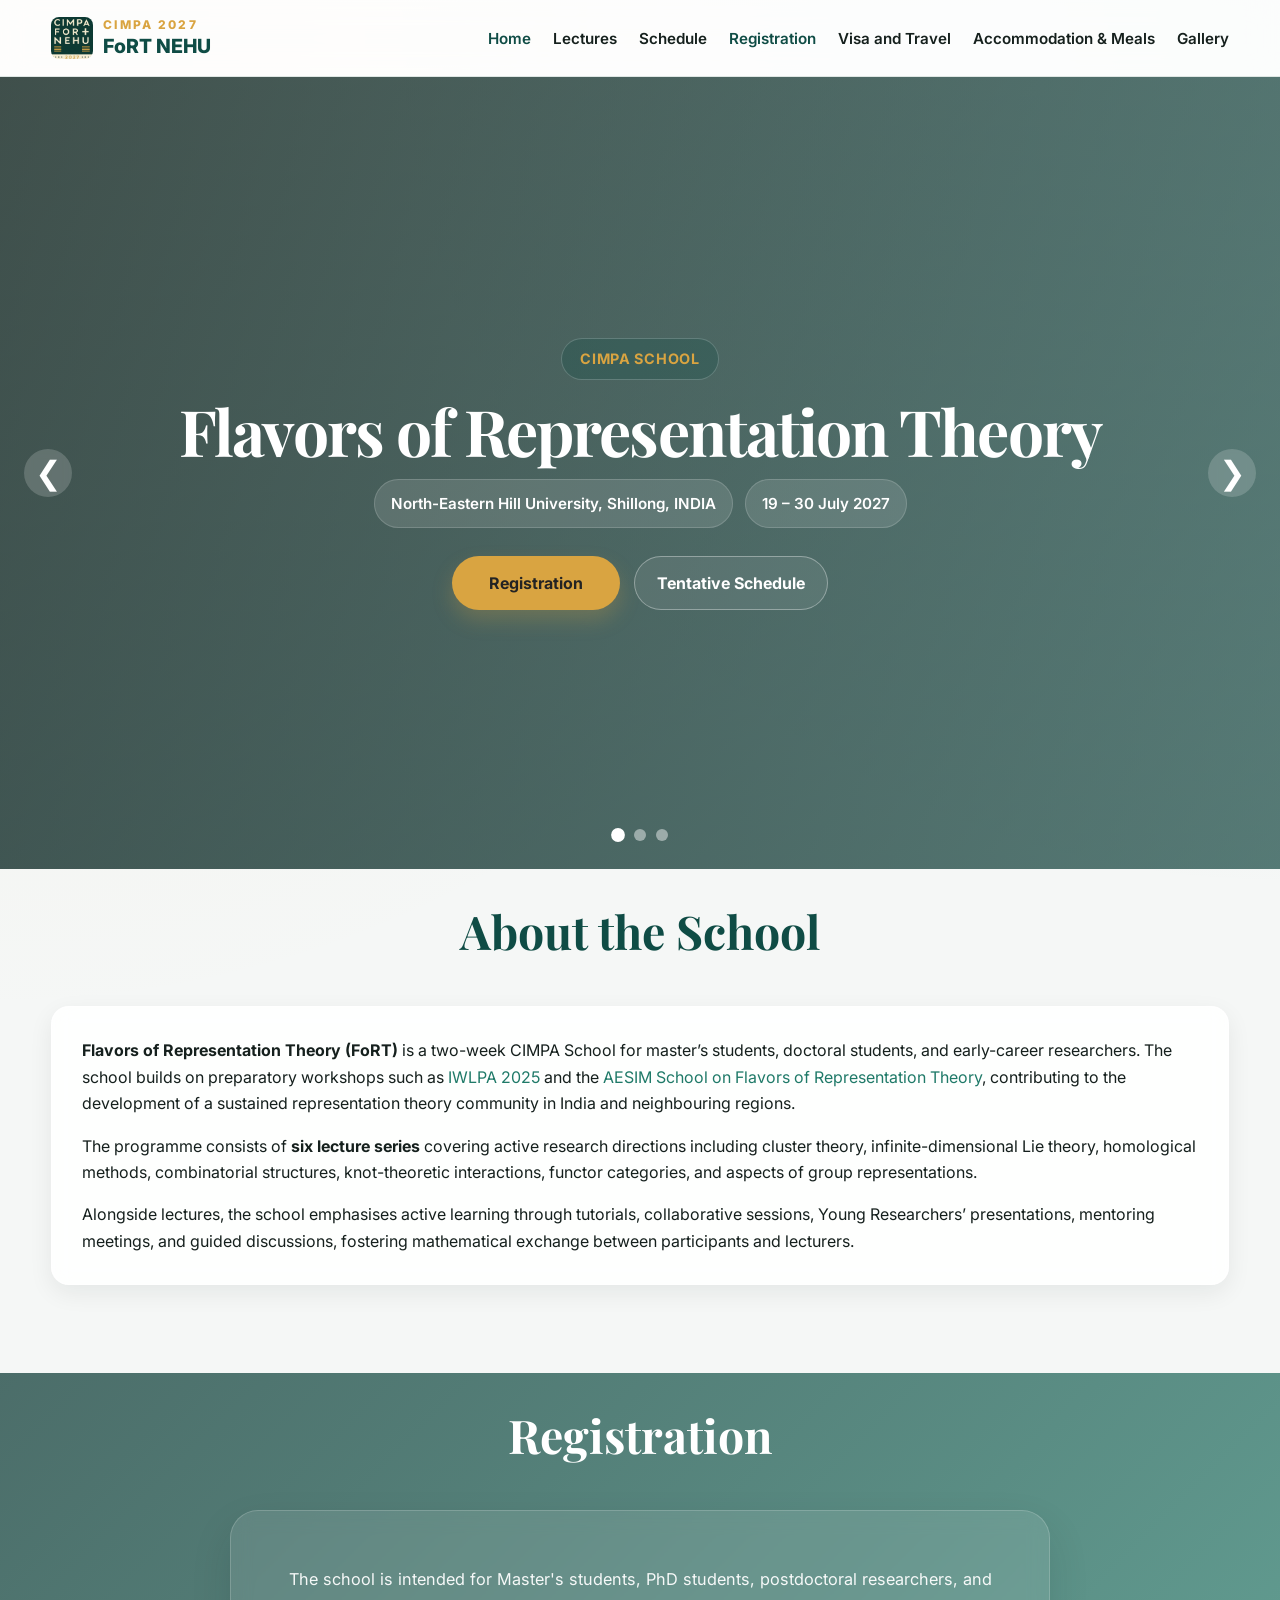
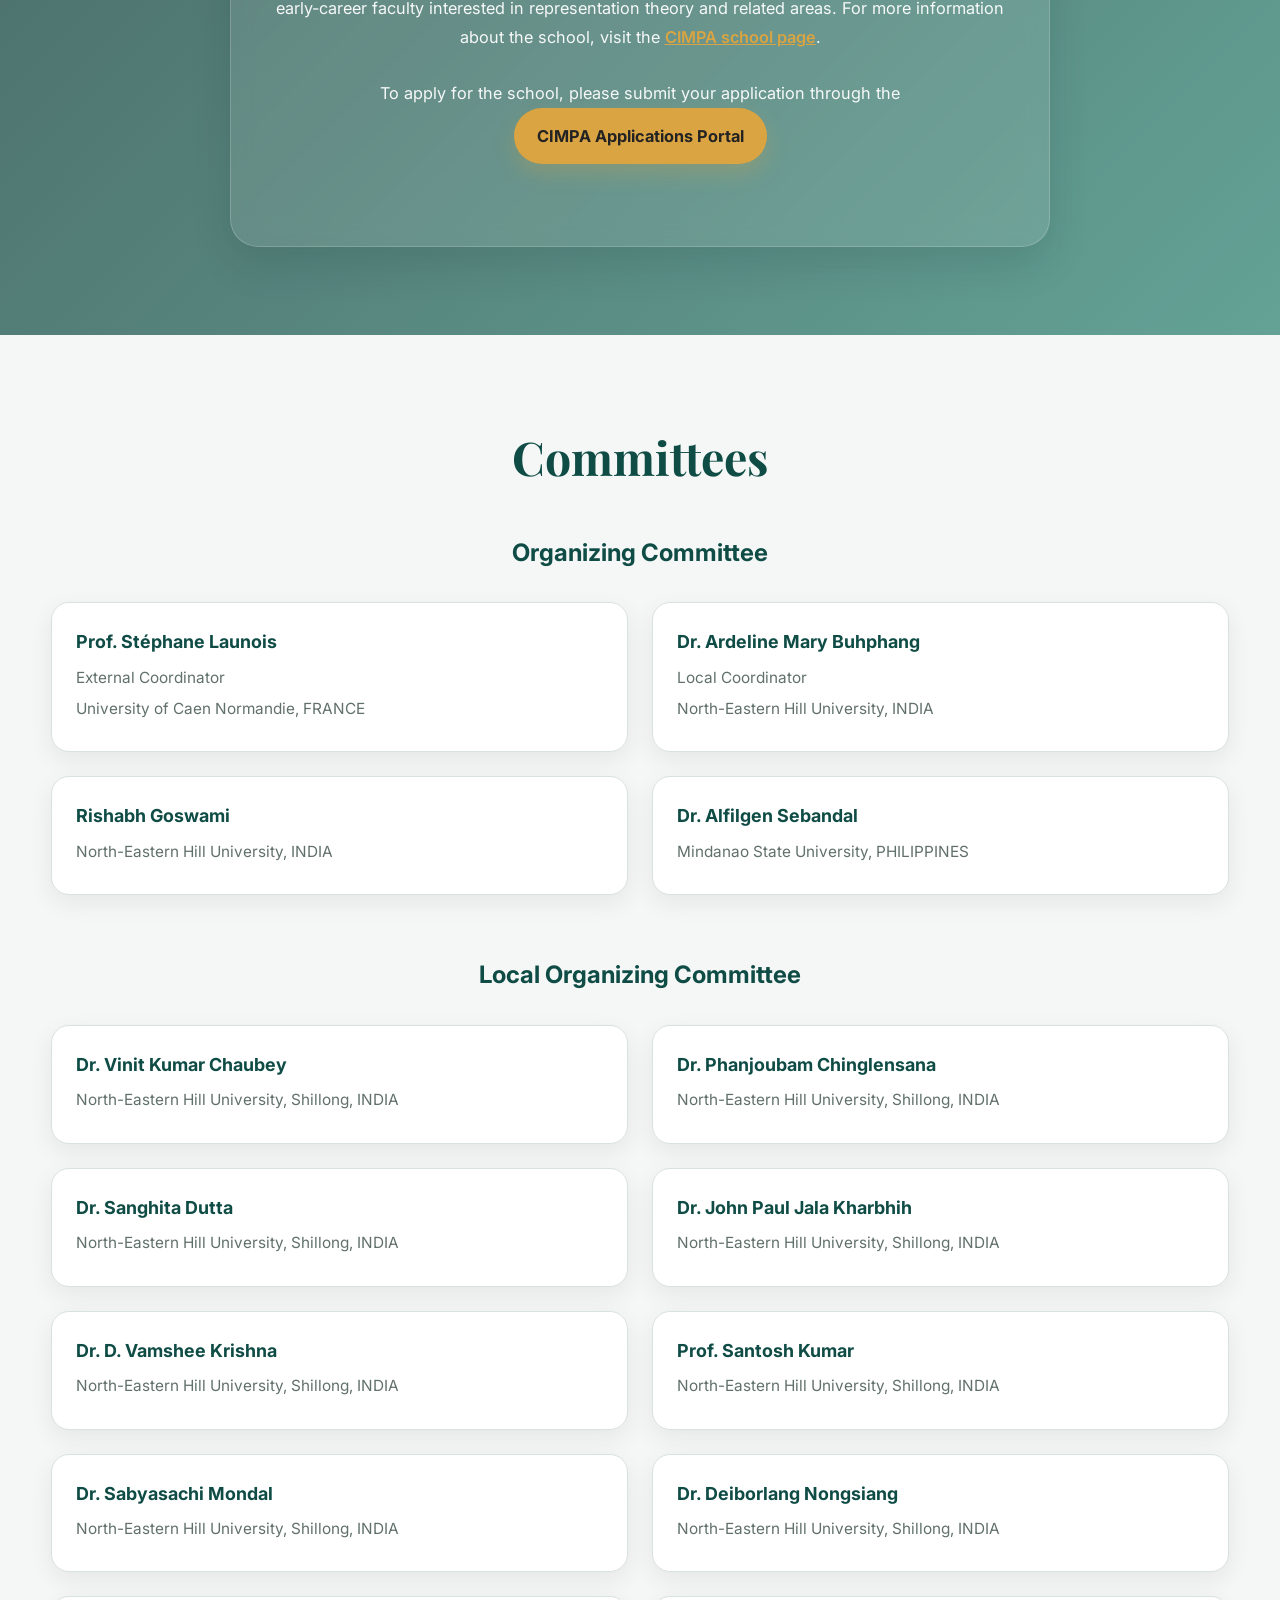
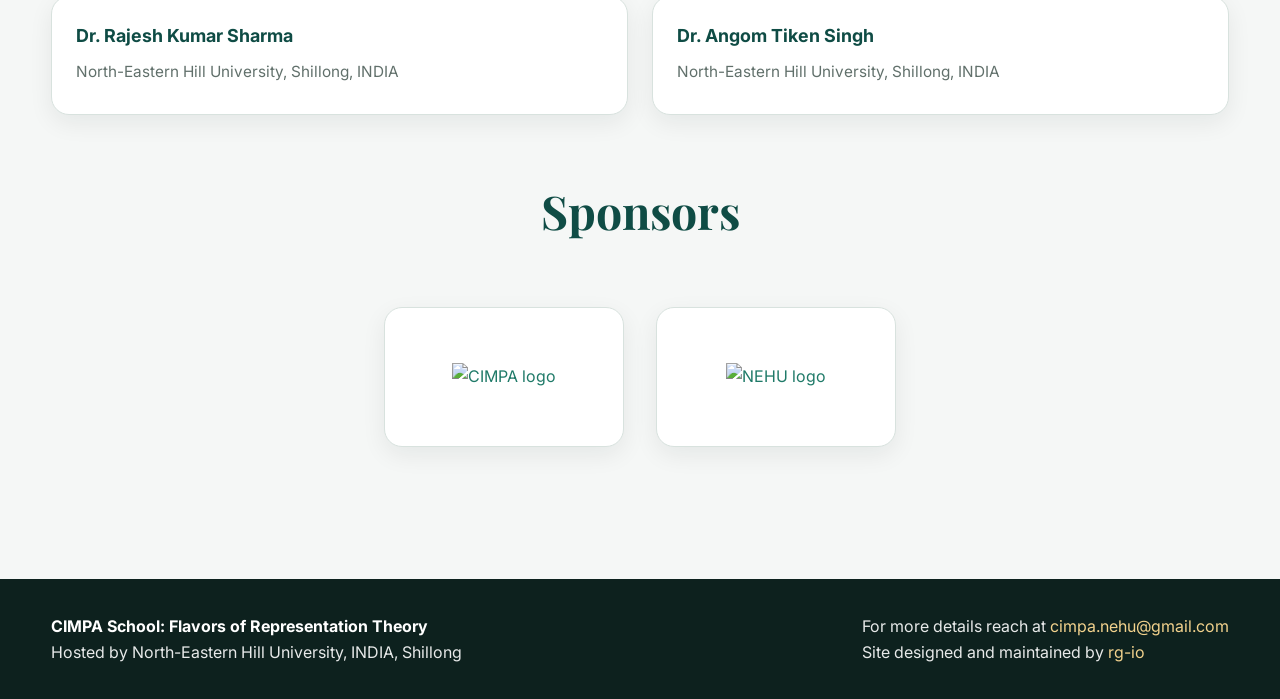
==== index.html @ af49d3be "Site updates: rename 'Speakers' → 'Lectures', shorten nav label, update venue id, add guesthouse map" ====
<!DOCTYPE html>
<html lang="en">

<head>
  <meta charset="UTF-8" />
  <meta name="viewport" content="width=device-width, initial-scale=1.0" />
  <title>CIMPA School | FoRT | NEHU 2027</title>

  <link rel="preconnect" href="https://fonts.googleapis.com">
  <link rel="preconnect" href="https://fonts.gstatic.com" crossorigin>
  <link
    href="https://fonts.googleapis.com/css2?family=Inter:wght@400;500;600;700;800&family=Playfair+Display:wght@700;800&display=swap"
    rel="stylesheet">
  <link rel="icon" type="image/jpeg" href="assets/images/favicon.jpg">
  <link rel="apple-touch-icon" href="assets/images/favicon.jpg">
  <link rel="stylesheet" href="styles.css">
</head>

<body>
    <header>
    <div class="container nav">
      <a class="logo" href="index.html" aria-label="FoRT NEHU home">
        <img class="logo-icon" src="assets/images/favicon.jpg" alt="FoRT NEHU logo">
        <div class="logo-text">
          <span class="logo-top">CIMPA 2027</span>
          <span class="logo-main">FoRT NEHU</span>
        </div>
      </a>

      <button class="menu-toggle" id="menuToggle" type="button" aria-label="Open navigation menu">&#9776;</button>

      <ul class="nav-links" id="navLinks">
        <li><a href="index.html" class="active" aria-current="page">Home</a></li>
        <li><a href="speakers.html">Lectures</a></li>
        <li><a href="schedule.html">Schedule</a></li>
        <li><a href="index.html#registration" class="active" aria-current="page">Registration</a></li>
        <li><a href="travel.html">Visa and Travel</a></li>
        <li><a href="accommodation.html">Accommodation & Meals</a></li>
        <li><a href="gallery.html">Gallery</a></li>
      </ul>
    </div>
  </header>

<main>

<section class="hero" id="home">
<div class="hero-carousel">
<div class="hero-slide active" style="background-image: url('https://nehu.ac.in/public/assets/photo_gallery/DJI_6664.jpg');"></div>
<div class="hero-slide" style="background-image: url('https://nehu.ac.in/public/assets/photo_gallery/DJI_6660.jpg');"></div>
<div class="hero-slide" style="background-image: url('https://nehu.ac.in/public/assets/photo_gallery/DJI_6672.jpg');"></div>
</div>
<div class="hero-overlay"></div>
<div class="container hero-wrap">
<div class="hero-content">
<span class="hero-badge">CIMPA School</span>
<h1 class="hero-title-single">Flavors of Representation Theory</h1>
<div class="hero-meta">
<span>North-Eastern Hill University, Shillong, INDIA</span>
<span>19 – 30 July 2027</span>
</div>
<div class="hero-buttons">
<a class="btn btn-primary" href="#registration">Registration</a>
<a class="btn btn-secondary" href="schedule.html">Tentative Schedule</a>
</div>
</div>
</div>
<button class="hero-arrow hero-arrow-left" id="prevSlide">❮</button>
<button class="hero-arrow hero-arrow-right" id="nextSlide">❯</button>
<div class="hero-dots" id="heroDots">
<span class="hero-dot active" data-slide="0"></span>
<span class="hero-dot" data-slide="1"></span>
<span class="hero-dot" data-slide="2"></span>
</div>
</section>

<section class="section" id="about">
  <div class="container">
    <div class="section-header">
      <h2 class="section-title">About the School</h2>
    </div>
    <div class="about-content card">
      <p>
        <strong>Flavors of Representation Theory (FoRT)</strong> is a two-week CIMPA School for master’s students, doctoral students, and early-career researchers.
        The school builds on preparatory workshops such as <a href="https://iwlpa.github.io/iwlpa2025">IWLPA 2025</a> and the
        <a href="https://sites.google.com/view/aesimnehu">AESIM School on Flavors of Representation Theory</a>, contributing to the development of a sustained representation theory community in India and neighbouring regions.
      </p>
      <p style="margin-top: 16px;">
        The programme consists of <strong>six lecture series</strong> covering active research directions including cluster theory, infinite-dimensional Lie theory, homological methods, combinatorial structures, knot-theoretic interactions, functor categories, and aspects of group representations.
      </p>
      <p style="margin-top: 16px;">
        Alongside lectures, the school emphasises active learning through tutorials, collaborative sessions, Young Researchers’ presentations, mentoring meetings, and guided discussions, fostering mathematical exchange between participants and lecturers.
      </p>
    </div>
  </div>
</section>

<section class="section" id="registration">
  <div class="container">
    <div class="section-header">
      <h2 class="section-title">Registration</h2>
    </div>
    <div class="registration-box">

      <p>
        The school is intended for Master's students, PhD students, postdoctoral researchers, and early-career faculty interested in representation theory and related areas.
      
        For more information about the school, visit the <a class="registration-link" href="https://www.cimpa.info/en/ecoles/flavors-representation-theory" rel="noopener noreferrer" target="_blank">CIMPA school page</a>.

      </p>
      <p style="margin-top: 14px;">
        To apply for the school, please submit your application through the <a class="btn btn-primary" href="https://applications.cimpa.info/" rel="noopener noreferrer" target="_blank">CIMPA Applications Portal</a>
      </p>
    </div>
  </div>
</section>

<section class="section" id="committee">
  <div class="container">
    <div class="section-header">
      <h2 class="section-title">Committees</h2>
    </div>
    <div style="margin-bottom: 60px;">
      <h3 style="font-size: 1.5rem; color: var(--primary); margin-bottom: 30px; text-align: center;">Organizing Committee</h3>
      <div class="organizers-grid">
        <div class="organizer-card">
          <h3>Prof. Stéphane Launois</h3>
          <p>External Coordinator</p>
          <p>University of Caen Normandie, FRANCE</p>
        </div>
        <div class="organizer-card">
          <h3>Dr. Ardeline Mary Buhphang</h3>
          <p>Local Coordinator</p>
          <p>North-Eastern Hill University, INDIA</p>
        </div>
        <div class="organizer-card">
          <h3>Rishabh Goswami</h3>
          <p>North-Eastern Hill University, INDIA</p>
        </div>
        <div class="organizer-card">
          <h3>Dr. Alfilgen Sebandal</h3>
          <p>Mindanao State University, PHILIPPINES</p>
        </div>
      </div>
    </div>
    <div style="margin-bottom: 60px;">
      <h3 style="font-size: 1.5rem; color: var(--primary); margin-bottom: 30px; text-align: center;">Local Organizing Committee</h3>
      <div class="organizers-grid">
        <div class="organizer-card">
          <h3>Dr. Vinit Kumar Chaubey</h3>
          <p>North-Eastern Hill University, Shillong, INDIA</p>
        </div>
        <div class="organizer-card">
          <h3>Dr. Phanjoubam Chinglensana</h3>
          <p>North-Eastern Hill University, Shillong, INDIA</p>
        </div>
        <div class="organizer-card">
          <h3>Dr. Sanghita Dutta</h3>
          <p>North-Eastern Hill University, Shillong, INDIA</p>
        </div>
        <div class="organizer-card">
          <h3>Dr. John Paul Jala Kharbhih</h3>
          <p>North-Eastern Hill University, Shillong, INDIA</p>
        </div>
        <div class="organizer-card">
          <h3>Dr. D. Vamshee Krishna</h3>
          <p>North-Eastern Hill University, Shillong, INDIA</p>
        </div>
        <div class="organizer-card">
          <h3>Prof. Santosh Kumar</h3>
          <p>North-Eastern Hill University, Shillong, INDIA</p>
        </div>
        <div class="organizer-card">
          <h3>Dr. Sabyasachi Mondal</h3>
          <p>North-Eastern Hill University, Shillong, INDIA</p>
        </div>
        <div class="organizer-card">
          <h3>Dr. Deiborlang Nongsiang</h3>
          <p>North-Eastern Hill University, Shillong, INDIA</p>
        </div>
        <div class="organizer-card">
          <h3>Dr. Rajesh Kumar Sharma</h3>
          <p>North-Eastern Hill University, Shillong, INDIA</p>
        </div>
        <div class="organizer-card">
          <h3>Dr. Angom Tiken Singh</h3>
          <p>North-Eastern Hill University, Shillong, INDIA</p>
        </div>
      </div>
    </div>
  </div>
</section>

<section class="section" id="sponsors">
  <div class="container">
    <div class="section-header">
      <h2 class="section-title">Sponsors</h2>
    </div>

    <div class="sponsors-grid">
      <a class="sponsor-link" href="https://www.cimpa.info" target="_blank" rel="noopener noreferrer">
        <img class="sponsor-logo cimpa-logo" src="https://encrypted-tbn0.gstatic.com/images?q=tbn:ANd9GcQwshlEyTG4d70iA8fDWNYyUmDEcrREUfuaqQ&s" alt="CIMPA logo">
      </a>
      <a class="sponsor-link" href="https://www.nehu.ac.in" target="_blank" rel="noopener noreferrer">
        <img class="sponsor-logo nehu-logo" src="https://nehu.samarth.ac.in/uploads/uims/0c58c04d81a45a2abf65942005a18f2109212b3b169801de81f238c9d4221e601_1705492497_10130621_logo.png" alt="NEHU logo">
      </a>
    </div>
  </div>
</section>
</main>

  <footer>
    <div class="container footer-content">
      <div>
        <strong>CIMPA School: Flavors of Representation Theory</strong><br/>
        Hosted by North-Eastern Hill University, INDIA, Shillong
      </div>
      <div>
        For more details reach at <a href="mailto:cimpa.nehu@gmail.com">cimpa.nehu@gmail.com</a><br/>
        Site designed and maintained by <a href="https://github.com/rg-io" rel="noopener noreferrer" target="_blank">rg-io</a>
      </div>
    </div>
  </footer>

<script src="assets/js/main.js"></script>
</body>

</html>
---- styles.css ----
:root {
  --primary: #0f4c45;
  --primary-deep: #0a3833;
  --secondary: #1f7a68;
  --accent: #d9a441;
  --accent-soft: #f4e2b5;
  --light: #f5f7f6;
  --white: #ffffff;
  --dark: #15201d;
  --muted: #61706b;
  --border: #d8e2de;
  --card: rgba(255, 255, 255, 0.9);
  --shadow-sm: 0 8px 24px rgba(12, 35, 30, 0.07);
  --shadow-md: 0 18px 40px rgba(12, 35, 30, 0.12);
  --radius: 18px;
  --radius-lg: 24px;
  --max-width: 1180px;
  --section-space: 88px;
}

* {
  box-sizing: border-box;
  margin: 0;
  padding: 0;
}

html {
  scroll-behavior: smooth;
}

body {
  font-family: "Inter", Arial, sans-serif;
  line-height: 1.65;
  color: var(--dark);
  background:
    radial-gradient(circle at top left, rgba(217, 164, 65, 0.08), transparent 25%),
    radial-gradient(circle at top right, rgba(31, 122, 104, 0.08), transparent 22%),
    var(--light);
}

img {
  display: block;
  max-width: 100%;
}

a {
  color: var(--secondary);
  text-decoration: none;
}

.container {
  width: min(92%, var(--max-width));
  margin: 0 auto;
}

.section {
  position: relative;
  padding: 36px 0 var(--section-space);
}

section#committee {
  padding-bottom: 10px;
}

section#sponsors {
  padding-top: 0;
}

.section-badge {
  display: inline-block;
  margin-bottom: 16px;
  padding: 7px 14px;
  border-radius: 999px;
  background: rgba(15, 76, 69, 0.08);
  color: var(--primary);
  font-size: 0.82rem;
  font-weight: 700;
  letter-spacing: 0.04em;
  text-transform: uppercase;
}

.section-header {
  max-width: 840px;
  margin: 0 auto 48px;
  text-align: center;
}

.section-title {
  margin-bottom: 14px;
  font-family: "Playfair Display", serif;
  font-size: clamp(2rem, 4vw, 2.9rem);
  line-height: 1.15;
  color: var(--primary);
}

.section-subtitle {
  margin: 0 auto 48px;
  font-size: 1.02rem;
  color: var(--muted);
}

.card,
.glass-card {
  background: var(--card);
  border: 1px solid rgba(255, 255, 255, 0.6);
  border-radius: var(--radius);
  box-shadow: var(--shadow-sm);
  backdrop-filter: blur(10px);
}

.card {
  padding: 30px;
}

.card h3 {
  margin-bottom: 14px;
  font-size: 1.22rem;
  color: var(--primary);
}

.card p,
.card li {
  color: var(--dark);
}

.card ul {
  display: grid;
  gap: 8px;
  margin-top: 12px;
  padding-left: 18px;
}

/* Header */
header {
  position: sticky;
  top: 0;
  z-index: 1000;
  background: rgba(255, 255, 255, 0.84);
  border-bottom: 1px solid rgba(216, 226, 222, 0.8);
  backdrop-filter: blur(14px);
}

.nav {
  display: flex;
  align-items: center;
  justify-content: space-between;
  gap: 24px;
  min-height: 76px;
}

.logo {
  display: flex;
  align-items: center;
  gap: 10px;
  line-height: 1.05;
  color: var(--primary);
}

.logo-icon {
  width: 42px;
  height: 42px;
  border-radius: 8px;
  object-fit: cover;
}

.logo-text {
  display: block;
}

.logo-top {
  display: block;
  margin-bottom: 4px;
  font-size: 0.75rem;
  font-weight: 800;
  letter-spacing: 0.18em;
  text-transform: uppercase;
  color: var(--accent);
}

.logo-main {
  font-size: 1.22rem;
  font-weight: 800;
}

.nav-links {
  display: flex;
  align-items: center;
  gap: 22px;
  list-style: none;
}

.nav-links a {
  font-size: 0.95rem;
  font-weight: 600;
  color: var(--dark);
  transition: color 0.2s ease;
}

.nav-links a:hover {
  color: var(--primary);
}

.menu-toggle {
  display: none;
  border: none;
  background: none;
  font-size: 1.7rem;
  color: var(--primary);
  cursor: pointer;
}

/* Hero Carousel */
.hero {
  position: relative;
  display: flex;
  align-items: center;
  min-height: 88vh;
  padding: 110px 0 90px;
  overflow: hidden;
  color: var(--white);
}

.hero-carousel {
  position: absolute;
  inset: 0;
  z-index: 1;
}

.hero-slide {
  position: absolute;
  inset: 0;
  background-position: center;
  background-size: cover;
  opacity: 0;
  transform: scale(1.03);
  transition: opacity 1s ease, transform 6s ease;
}

.hero-slide.active {
  opacity: 1;
  transform: scale(1);
}

.hero-overlay {
  position: absolute;
  inset: 0;
  z-index: 2;
  background:
    linear-gradient(120deg, rgba(7, 30, 27, 0.72), rgba(15, 76, 69, 0.58)),
    linear-gradient(to bottom, rgba(0, 0, 0, 0.14), rgba(0, 0, 0, 0.25));
}

.hero-wrap {
  position: relative;
  z-index: 3;
  width: 100%;
  max-width: 1100px;
  margin: 0 auto;
}

.hero-content {
  position: relative;
  z-index: 2;
  max-width: 1000px;
  margin: 0 auto;
  text-align: center;
}


.hero-banner-logo {
  display: none;
}

.cimpa-school-btn {
  display: none;
}

.hero-kicker {
  display: inline-block;
  margin-bottom: 14px;
  padding: 8px 16px;
  border: 1px solid rgba(255, 255, 255, 0.18);
  border-radius: 999px;
  background: rgba(255, 255, 255, 0.14);
  color: #f4d48a;
  font-size: 0.84rem;
  font-weight: 800;
  letter-spacing: 0.08em;
  text-transform: uppercase;
}

.hero-badge {
  display: inline-block;
  margin-bottom: 16px;
  padding: 8px 18px;
  border-radius: 999px;
  background: rgba(15, 76, 69, 0.25);
  border: 1px solid rgba(255, 255, 255, 0.2);
  color: var(--accent);
  font-size: 0.9rem;
  font-weight: 700;
  letter-spacing: 0.05em;
  text-transform: uppercase;
}

.hero-title-single {
  margin-bottom: 14px;
  font-family: "Playfair Display", serif;
  font-size: clamp(2.8rem, 5vw, 4.7rem);
  line-height: 1.08;
  letter-spacing: -0.03em;
  color: #ffffff;
  white-space: nowrap;
}

.hero-subtitle-line {
  margin-bottom: 18px;
  font-size: 1.18rem;
  font-weight: 600;
  color: rgba(255, 255, 255, 0.92);
}

.hero-description {
  max-width: 820px;
  margin: 0 auto 28px;
  font-size: 1.06rem;
  line-height: 1.8;
  color: rgba(255, 255, 255, 0.9);
}

.hero-content p {
  max-width: 760px;
  margin: 0 auto 26px;
  font-size: 1.05rem;
  color: rgba(255, 255, 255, 0.94);
}

.hero-meta {
  display: flex;
  flex-wrap: wrap;
  justify-content: center;
  gap: 12px;
  margin-bottom: 28px;
}

.hero-meta span {
  padding: 11px 16px;
  border: 1px solid rgba(255, 255, 255, 0.16);
  border-radius: 999px;
  background: rgba(255, 255, 255, 0.12);
  font-size: 0.95rem;
  font-weight: 600;
}

.hero-buttons {
  display: flex;
  flex-wrap: wrap;
  justify-content: center;
  gap: 14px;
  margin-bottom: 18px;
}

.btn {
  display: inline-flex;
  align-items: center;
  justify-content: center;
  min-width: 168px;
  padding: 13px 22px;
  border: 1.5px solid transparent;
  border-radius: 999px;
  font-weight: 700;
  transition: 0.25s ease;
}

.btn-primary {
  background: var(--accent);
  color: #232323;
  box-shadow: 0 10px 20px rgba(217, 164, 65, 0.25);
}

.btn-primary:hover {
  transform: translateY(-2px);
}

.btn-secondary {
  background: rgba(255, 255, 255, 0.08);
  border-color: rgba(255, 255, 255, 0.35);
  color: var(--white);
}

.btn-secondary:hover {
  background: rgba(255, 255, 255, 0.14);
}

.hero-note {
  font-size: 0.96rem;
  font-weight: 600;
  color: #f3dfb0;
}

.hero-arrow {
  position: absolute;
  top: 50%;
  z-index: 4;
  width: 48px;
  height: 48px;
  border: none;
  border-radius: 50%;
  background: rgba(255, 255, 255, 0.18);
  color: white;
  font-size: 2rem;
  cursor: pointer;
  transform: translateY(-50%);
  backdrop-filter: blur(4px);
}

.hero-arrow:hover {
  background: rgba(255, 255, 255, 0.28);
}

.hero-arrow-left {
  left: 24px;
}

.hero-arrow-right {
  right: 24px;
}

.hero-dots {
  position: absolute;
  bottom: 28px;
  left: 50%;
  z-index: 4;
  display: flex;
  gap: 10px;
  transform: translateX(-50%);
}

.hero-dot {
  width: 12px;
  height: 12px;
  border-radius: 50%;
  background: rgba(255, 255, 255, 0.45);
  cursor: pointer;
  transition: background 0.3s ease, transform 0.3s ease;
}

.hero-dot.active {
  background: white;
  transform: scale(1.15);
}

/* Gallery Carousel */
.gallery-carousel-wrap {
  position: relative;
  width: 100%;
  max-width: 920px;
  margin: 0 auto;
  aspect-ratio: 16 / 9;
  border-radius: 24px;
  overflow: hidden;
  box-shadow: var(--shadow-md);
}

.gallery-carousel {
  position: relative;
  width: 100%;
  height: 100%;
}

.gallery-slide {
  position: absolute;
  inset: 0;
  background-position: center;
  background-size: cover;
  opacity: 0;
  transform: scale(1.02);
  transition: opacity 1s ease, transform 6s ease;
}

.gallery-slide.active {
  opacity: 1;
  transform: scale(1);
}

.gallery-arrow {
  position: absolute;
  top: 50%;
  z-index: 10;
  width: 46px;
  height: 46px;
  border: none;
  border-radius: 50%;
  background: rgba(255, 255, 255, 0.22);
  color: white;
  font-size: 1.8rem;
  cursor: pointer;
  transform: translateY(-50%);
  backdrop-filter: blur(4px);
  transition: background 0.3s ease;
}

.gallery-arrow:hover {
  background: rgba(255, 255, 255, 0.35);
}

.gallery-arrow-left {
  left: 20px;
}

.gallery-arrow-right {
  right: 20px;
}

.gallery-dots {
  position: absolute;
  bottom: 22px;
  left: 50%;
  z-index: 10;
  display: flex;
  gap: 10px;
  transform: translateX(-50%);
}

.gallery-dot {
  width: 12px;
  height: 12px;
  border-radius: 50%;
  background: rgba(255, 255, 255, 0.45);
  cursor: pointer;
  transition: background 0.3s ease, transform 0.3s ease;
}

.gallery-dot.active {
  background: white;
  transform: scale(1.15);
}

/* Layout Blocks */
.highlights-grid {
  display: grid;
  grid-template-columns: repeat(4, 1fr);
  gap: 22px;
}

.highlight-card {
  padding: 28px 24px;
  text-align: center;
}

.highlight-card .number {
  margin-bottom: 8px;
  font-size: 2rem;
  font-weight: 800;
  color: var(--primary);
}

.highlight-card h3 {
  margin-bottom: 8px;
  font-size: 1.06rem;
  color: var(--dark);
}

.highlight-card p {
  font-size: 0.95rem;
  color: var(--muted);
}

.about-grid {
  display: grid;
  grid-template-columns: 1.25fr 0.75fr;
  gap: 26px;
  align-items: stretch;
}

.speakers-grid {
  display: grid;
  grid-template-columns: repeat(3, 1fr);
  gap: 26px;
}

.speaker-card {
  display: flex;
  flex-direction: column;
  min-height: auto;
  overflow: hidden;
  background: var(--white);
  border: 1px solid var(--border);
  border-radius: 22px;
  box-shadow: var(--shadow-sm);
}

.speaker-image.placeholder {
  position: relative;
  display: flex;
  align-items: center;
  justify-content: center;
  height: 220px;
  background:
    linear-gradient(135deg, rgba(15, 76, 69, 0.14), rgba(217, 164, 65, 0.18)),
    linear-gradient(180deg, #eef3f1, #f8faf9);
}

.speaker-image.placeholder::before {
  content: "";
  position: absolute;
  top: 44px;
  width: 92px;
  height: 92px;
  border: 3px solid rgba(15, 76, 69, 0.22);
  border-radius: 50%;
  background: rgba(255, 255, 255, 0.45);
}

.speaker-image.placeholder::after {
  content: "";
  position: absolute;
  bottom: 36px;
  width: 148px;
  height: 78px;
  border: 3px solid rgba(15, 76, 69, 0.18);
  border-radius: 80px 80px 18px 18px;
  background: rgba(255, 255, 255, 0.36);
}

.speaker-content {
  display: flex;
  flex: 1;
  flex-direction: column;
  padding: 22px 22px 24px;
}

.speaker-content h3 {
  margin-bottom: 8px;
  font-size: 1.15rem;
  color: var(--primary);
}

.speaker-name-button {
  padding: 0;
  border: none;
  background: none;
  color: inherit;
  font: inherit;
  font-weight: 700;
  text-align: left;
  cursor: pointer;
  transition: color 0.2s ease;
}

.speaker-name-button:hover,
.speaker-name-button:focus-visible {
  color: var(--secondary);
}

.speaker-name-button:focus-visible {
  outline: 2px solid rgba(31, 122, 104, 0.35);
  outline-offset: 4px;
  border-radius: 6px;
}

.speaker-content .affiliation {
  margin-bottom: 12px;
  font-size: 0.95rem;
  font-weight: 700;
  color: var(--secondary);
}

.speaker-content p {
  margin-bottom: 14px;
  font-size: 0.95rem;
  color: var(--muted);
}

.speaker-tag {
  display: inline-block;
  align-self: flex-start;
  margin-top: auto;
  padding: 8px 12px;
  border-radius: 999px;
  background: rgba(15, 76, 69, 0.08);
  font-size: 0.83rem;
  font-weight: 700;
  color: var(--primary);
}

.abstract-modal {
  position: fixed;
  inset: 0;
  z-index: 1200;
  display: none;
  align-items: center;
  justify-content: center;
  padding: 24px;
}

.abstract-modal.is-open {
  display: flex;
}

.abstract-modal__backdrop {
  position: absolute;
  inset: 0;
  background: rgba(10, 25, 23, 0.62);
  backdrop-filter: blur(4px);
}

.abstract-modal__dialog {
  position: relative;
  z-index: 1;
  width: min(760px, 100%);
  max-height: min(88vh, 900px);
  overflow-y: auto;
  padding: 34px 30px 28px;
  background: var(--white);
  border: 1px solid rgba(216, 226, 222, 0.95);
  border-radius: 24px;
  box-shadow: var(--shadow-md);
}

.abstract-modal__close {
  position: absolute;
  top: 16px;
  right: 16px;
  width: 40px;
  height: 40px;
  border: none;
  border-radius: 50%;
  background: rgba(15, 76, 69, 0.08);
  color: var(--primary);
  font-size: 1.8rem;
  line-height: 1;
  cursor: pointer;
}

.abstract-modal__eyebrow {
  margin-bottom: 10px;
  font-size: 0.8rem;
  font-weight: 800;
  letter-spacing: 0.08em;
  text-transform: uppercase;
  color: var(--secondary);
}

.abstract-modal__speaker {
  margin-bottom: 8px;
  padding-right: 44px;
  font-family: "Playfair Display", serif;
  font-size: clamp(1.7rem, 3vw, 2.2rem);
  line-height: 1.15;
  color: var(--primary);
}

.abstract-modal__title {
  margin-bottom: 18px;
  font-size: 1.08rem;
  font-weight: 700;
  color: var(--dark);
}

.abstract-modal__body p {
  font-size: 1rem;
  line-height: 1.8;
  color: var(--muted);
}

body.modal-open {
  overflow: hidden;
}

/* Schedule */
.schedule-tabs {
  display: grid;
  grid-template-columns: 1fr 1fr;
  gap: 24px;
  margin-top: 10px;
}

.schedule-card {
  overflow: hidden;
  background: var(--white);
  border: 1px solid var(--border);
  border-radius: 20px;
  box-shadow: var(--shadow-sm);
}

.schedule-card-header {
  padding: 18px 22px;
  background: linear-gradient(90deg, var(--primary), var(--secondary));
  color: var(--white);
}

.schedule-card-header h3 {
  margin-bottom: 4px;
  font-size: 1.2rem;
}

.schedule-card-header p {
  font-size: 0.92rem;
  color: rgba(255, 255, 255, 0.88);
}

.schedule-body {
  padding: 22px;
}

.schedule-list {
  display: grid;
  gap: 12px;
  list-style: none;
}

.schedule-list li {
  padding: 12px 14px;
  background: #f8fbfa;
  border: 1px solid #edf3f0;
  border-radius: 14px;
  font-size: 0.95rem;
  color: var(--dark);
}

.schedule-note {
  margin-top: 26px;
  padding: 18px 20px;
  background: rgba(217, 164, 65, 0.08);
  border: 1px solid rgba(217, 164, 65, 0.22);
  border-radius: 18px;
  font-size: 0.95rem;
  color: #5a4a22;
}

.schedule-block {
  margin-top: 18px;
  margin-bottom: 40px;
}

.schedule-week-title {
  margin-bottom: 14px;
  font-size: 1.35rem;
  font-weight: 800;
  color: var(--primary);
}

.schedule-table-wrap {
  overflow-x: auto;
  background: var(--white);
  border: 1px solid var(--border);
  border-radius: 20px;
  box-shadow: var(--shadow-sm);
}

.schedule-grid {
  width: 100%;
  min-width: 920px;
  border-collapse: collapse;
}

.schedule-grid th,
.schedule-grid td {
  padding: 14px 12px;
  border: 1px solid var(--border);
  text-align: center;
  vertical-align: middle;
  font-size: 0.94rem;
}

.schedule-grid thead th {
  background: linear-gradient(90deg, var(--primary), var(--secondary));
  color: var(--white);
  font-weight: 700;
}

.schedule-grid tbody td:first-child,
.schedule-grid thead th:first-child {
  font-weight: 700;
  text-align: center;
  white-space: nowrap;
}

.schedule-grid tbody tr:nth-child(even) {
  background: #fafcfb;
}

.schedule-grid td:empty::after {
  content: "—";
  color: #b7c3be;
}

/* Registration */
#registration {
  position: relative;
  margin-bottom: 60px;
  background:
    linear-gradient(135deg, rgba(10, 56, 51, 0.72), rgba(31, 122, 104, 0.68)),
    url("https://images.unsplash.com/photo-1609276804051-8c5e906cc430?q=80&w=774&auto=format&fit=crop&ixlib=rb-4.0.0&ixid=M3wxMjA3fDB8MHxwaG90by1wYWdlfHx8fGVufDB8fHx8fA%3D%3D");
  background-position: center;
  background-repeat: no-repeat;
  background-size: cover;
}

#registration .section-header,
#registration .section-title,
#registration .section-subtitle {
  color: var(--white);
}

.registration-box {
  width: 100%;
  max-width: 820px;
  margin: 0 auto;
  padding: 54px 42px;
  background: rgba(255, 255, 255, 0.1);
  border: 1px solid rgba(255, 255, 255, 0.18);
  border-radius: 28px;
  box-shadow: var(--shadow-md);
  backdrop-filter: blur(10px);
  text-align: center;
  color: var(--white);
}

.registration-box h3 {
  margin-bottom: 18px;
  font-family: "Playfair Display", serif;
  font-size: clamp(2rem, 4vw, 2.8rem);
  font-weight: 700;
  color: var(--white);
}

.registration-box p {
  max-width: 760px;
  margin: 0 auto 28px;
  font-size: 1.02rem;
  line-height: 1.75;
  color: rgba(255, 255, 255, 0.94);
}

.registration-box .btn {
  margin: 0 auto;
}

.registration-link {
  color: var(--accent);
  font-weight: 600;
  text-decoration: underline;
  transition: 0.25s ease;
}

.registration-link:hover {
  color: #f4c856;
  text-decoration-thickness: 2px;
}

/* Visa & Travel */
#visa {
  padding-top: 28px;
}

#how-to-reach {
  padding-top: 28px;
}

/* Venue */
#lecture-hall {
  position: relative;
  margin-bottom: 60px;
  padding-top: 28px;
  background: transparent;
}

#lecture-hall .section-title {
  color: var(--primary);
}

#lecture-hall .section-subtitle {
  color: var(--muted);
}

.venue-grid {
  display: grid;
  grid-template-columns: 1fr 1fr;
  gap: 26px;
}

.map-box iframe {
  width: 100%;
  height: 100%;
  min-height: 360px;
  border: 0;
  border-radius: 22px;
  box-shadow: var(--shadow-sm);
}

/* Accommodation */
#accommodation {
  position: relative;
  background: transparent;
  padding-bottom: 18px;
}

#meals {
  padding-top: 18px;
}

#accommodation .section-title {
  color: var(--primary);
}

#accommodation .section-subtitle {
  color: var(--muted);
}

.guesthouse-image {
  position: relative;
  border-radius: 22px;
  overflow: hidden;
  box-shadow: var(--shadow-sm);
  margin-top: 20px;
}

.guesthouse-image img {
  display: block;
  width: 100%;
  height: auto;
  aspect-ratio: 16/9;
  object-fit: cover;
}

.guesthouse-image::after {
  content: attr(data-caption);
  position: absolute;
  left: 0;
  right: 0;
  bottom: 0;
  padding: 18px 22px;
  background: rgba(15, 76, 69, 0.75);
  color: var(--white);
  font-weight: 700;
  font-size: 1rem;
}

.restaurant-grid {
  display: grid;
  grid-template-columns: repeat(auto-fit, minmax(240px, 1fr));
  gap: 24px;
}

.restaurant-card {
  padding: 20px;
  background: var(--white);
  border: 1px solid var(--border);
  border-radius: 18px;
  box-shadow: var(--shadow-sm);
}

.restaurant-card h4 {
  margin-top: 18px;
  margin-bottom: 12px;
  font-size: 1.05rem;
  color: var(--primary);
}

.restaurant-card p {
  margin: 0;
  font-size: 0.95rem;
  line-height: 1.6;
  color: var(--muted);
}

.restaurant-image {
  position: relative;
  border-radius: 22px;
  overflow: hidden;
  box-shadow: var(--shadow-sm);
  margin-top: 16px;
  min-height: 180px;
  background: rgba(15, 76, 69, 0.08);
}

.restaurant-image img {
  display: block;
  width: 100%;
  height: 100%;
  object-fit: cover;
}

/* Committees */
.organizers-grid {
  display: grid;
  grid-template-columns: repeat(2, 1fr);
  gap: 24px;
}

.organizer-card {
  padding: 24px;
  background: var(--white);
  border: 1px solid var(--border);
  border-radius: 18px;
  box-shadow: var(--shadow-sm);
}

.organizer-card h3 {
  margin-bottom: 8px;
  font-size: 1.12rem;
  color: var(--primary);
}

.organizer-card p {
  margin-bottom: 6px;
  font-size: 0.96rem;
  color: var(--muted);
}

/* Sponsors */
.sponsors-grid {
  display: flex;
  justify-content: center;
  align-items: center;
  gap: 32px;
  flex-wrap: wrap;
  max-width: 760px;
  margin: 0 auto;
  padding: 20px 0;
}

.sponsor-link {
  display: inline-flex;
  align-items: center;
  justify-content: center;
  padding: 18px;
  width: 240px;
  height: 140px;
  background: var(--white);
  border: 1px solid var(--border);
  border-radius: 18px;
  box-shadow: var(--shadow-sm);
  transition: transform 0.2s ease, box-shadow 0.2s ease;
}

.sponsor-link:hover {
  transform: translateY(-2px);
  box-shadow: var(--shadow-md);
}

.sponsor-logo {
  max-width: 100%;
  max-height: 100%;
  width: auto;
  height: auto;
  object-fit: contain;
}

.cimpa-logo,
.nehu-logo {
  width: auto;
  height: auto;
}

@media (max-width: 760px) {
  .sponsors-grid {
    grid-template-columns: 1fr;
    max-width: 420px;
  }
}

/* Contact */
.contact-card {
  max-width: 840px;
  margin: 0 auto;
  padding: 34px;
  text-align: center;
}

.contact-card h3 {
  margin-bottom: 10px;
  font-size: 1.25rem;
  color: var(--primary);
}

/* Footer */
footer {
  margin-top: 24px;
  padding: 34px 0;
  background: #0d211e;
  color: rgba(255, 255, 255, 0.9);
}

.footer-content {
  display: flex;
  flex-wrap: wrap;
  align-items: center;
  justify-content: space-between;
  gap: 20px;
}

.footer-content strong {
  color: #fff;
}

.footer-content a {
  color: #f2d28d;
}

/* Responsive */
@media (max-width: 1080px) {
  .about-grid,
  .venue-grid,
  .schedule-tabs {
    grid-template-columns: 1fr;
  }

  .highlights-grid,
  .speakers-grid,
  .sponsors-grid {
    grid-template-columns: repeat(2, 1fr);
  }
}

@media (max-width: 980px) {
  .hero-title-single {
    white-space: normal;
    font-size: clamp(2.3rem, 6vw, 3.7rem);
  }

  .hero-subtitle-line {
    font-size: 1.05rem;
  }
}

@media (max-width: 768px) {
  .hero {
    min-height: 78vh;
  }

  .hero-arrow {
    top: auto;
    bottom: 74px;
    width: 38px;
    height: 38px;
    font-size: 1.35rem;
    transform: none;
  }

  .hero-arrow-left {
    left: 10px;
  }

  .hero-arrow-right {
    right: 10px;
  }
}

@media (max-width: 760px) {
  :root {
    --section-space: 74px;
  }

  .menu-toggle {
    display: block;
  }

  .nav-links {
    position: absolute;
    top: 76px;
    right: 4%;
    display: none;
    flex-direction: column;
    align-items: flex-start;
    width: 92%;
    padding: 16px;
    background: rgba(255, 255, 255, 0.97);
    border: 1px solid var(--border);
    border-radius: 16px;
    box-shadow: var(--shadow-md);
  }

  .nav-links.show {
    display: flex;
  }

  .highlights-grid,
  .speakers-grid,
  .organizers-grid {
    grid-template-columns: 1fr;
  }

  .hero {
    padding: 82px 0 64px;
  }

  .hero-title-single {
    font-size: 2.25rem;
    white-space: normal;
  }

  .hero-banner-logo {
    margin-bottom: 12px;
    padding: 10px 14px;
    border-radius: 14px;
  }

  .hero-banner-logo img {
    width: min(260px, 74vw);
  }

  .hero-description {
    font-size: 0.98rem;
  }

  .section-header {
    margin-bottom: 38px;
  }

  .card,
  .contact-card {
    padding: 24px;
  }

  .speaker-card {
    min-height: auto;
  }

  .registration-box {
    padding: 42px 24px;
    border-radius: 22px;
  }

  .registration-box h3 {
    font-size: 2rem;
  }

  .registration-box p {
    font-size: 0.98rem;
  }

  .abstract-modal {
    padding: 16px;
  }

  .abstract-modal__dialog {
    padding: 28px 20px 22px;
  }

  .abstract-modal__speaker {
    font-size: 1.6rem;
  }
}


.travel-note { margin-top: 18px; padding: 20px 22px; 
  background: linear-gradient( 135deg, rgba(244, 226, 181, 0.75), rgba(255, 255, 255, 0.92) );
   border: 1px solid rgba(217, 164, 65, 0.35); border-left: 6px solid var(--accent); border-radius: 20px; 
   box-shadow: var(--shadow-sm); } .travel-note h4 { margin-bottom: 10px; color: var(--primary); font-size: 1.05rem; 
    font-weight: 800; } .travel-note ul { display: grid; gap: 8px; margin-top: 10px; padding-left: 20px; }
.travel-note li { color: var(--dark); } .travel-note strong { color: var(--primary); }

/* Active page in multi-page navigation */
.nav-links a.active,
.nav-links a[aria-current="page"] {
  color: var(--primary);
}
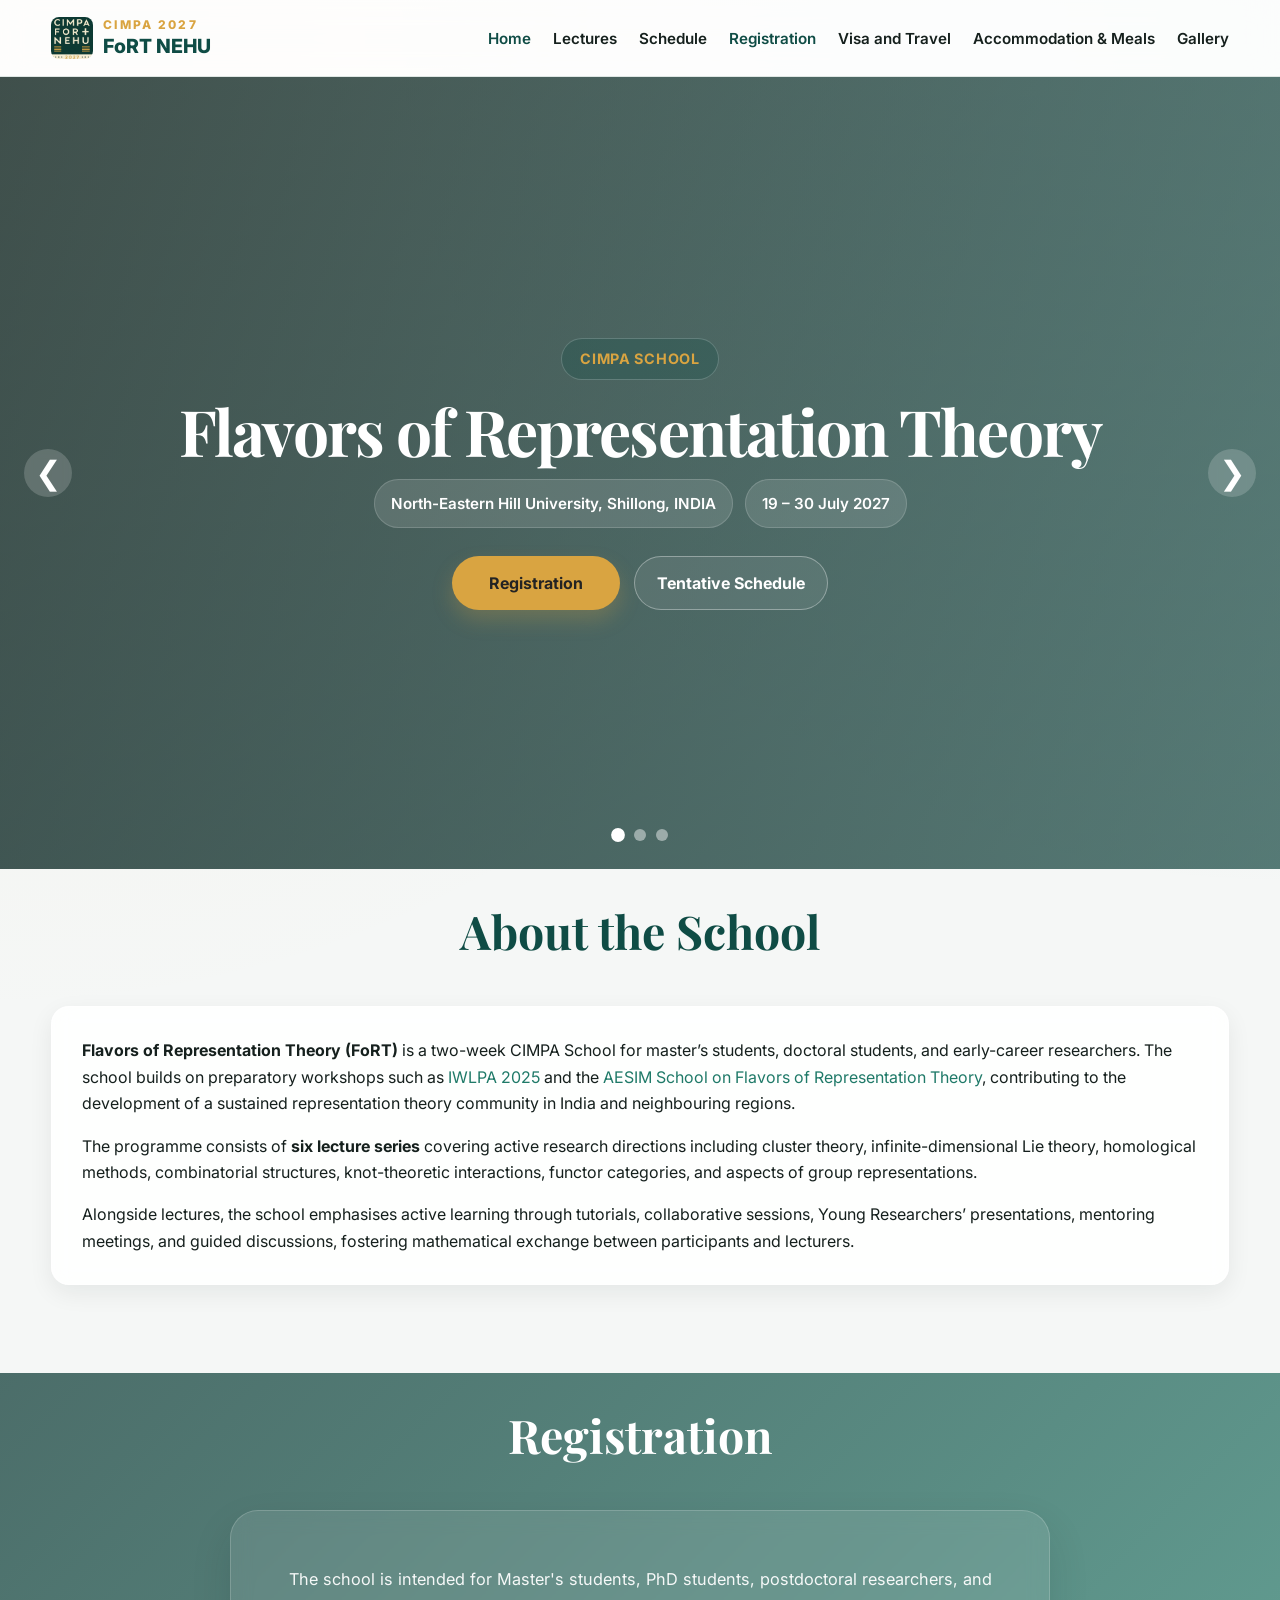
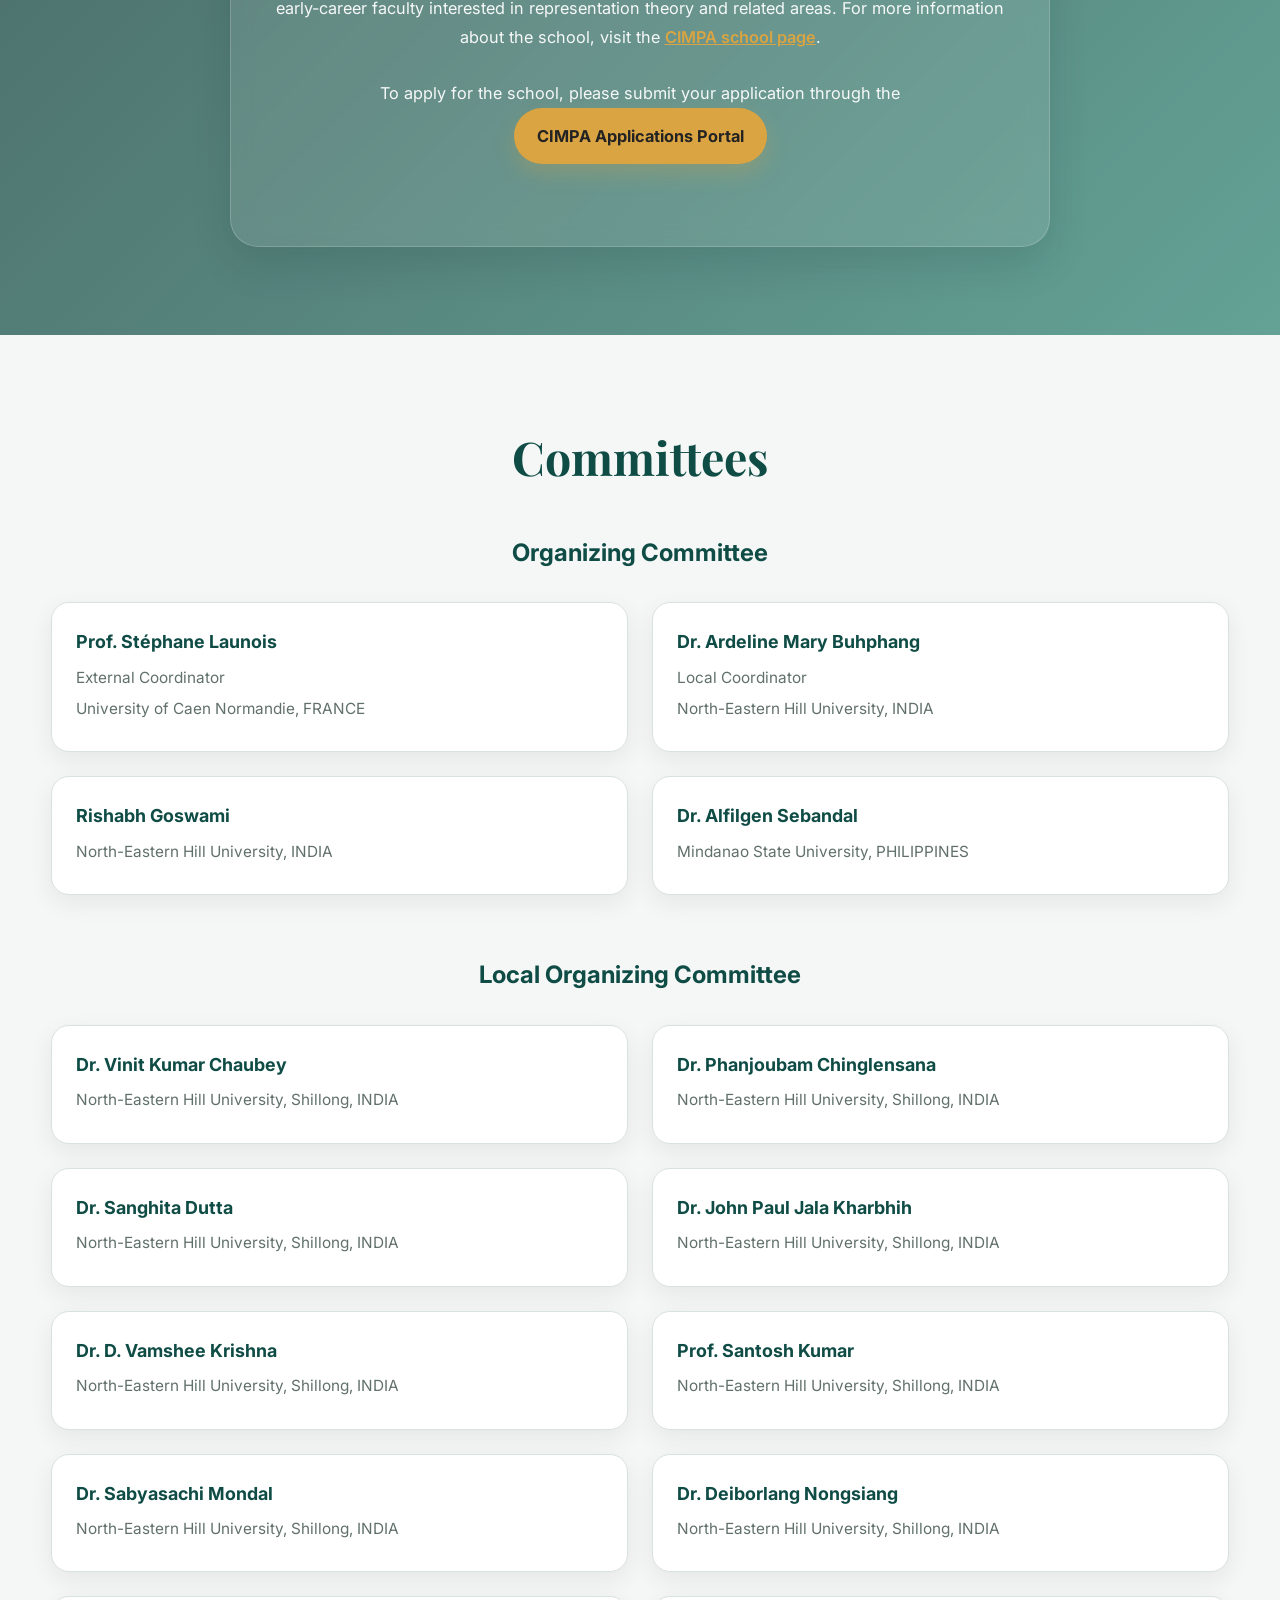
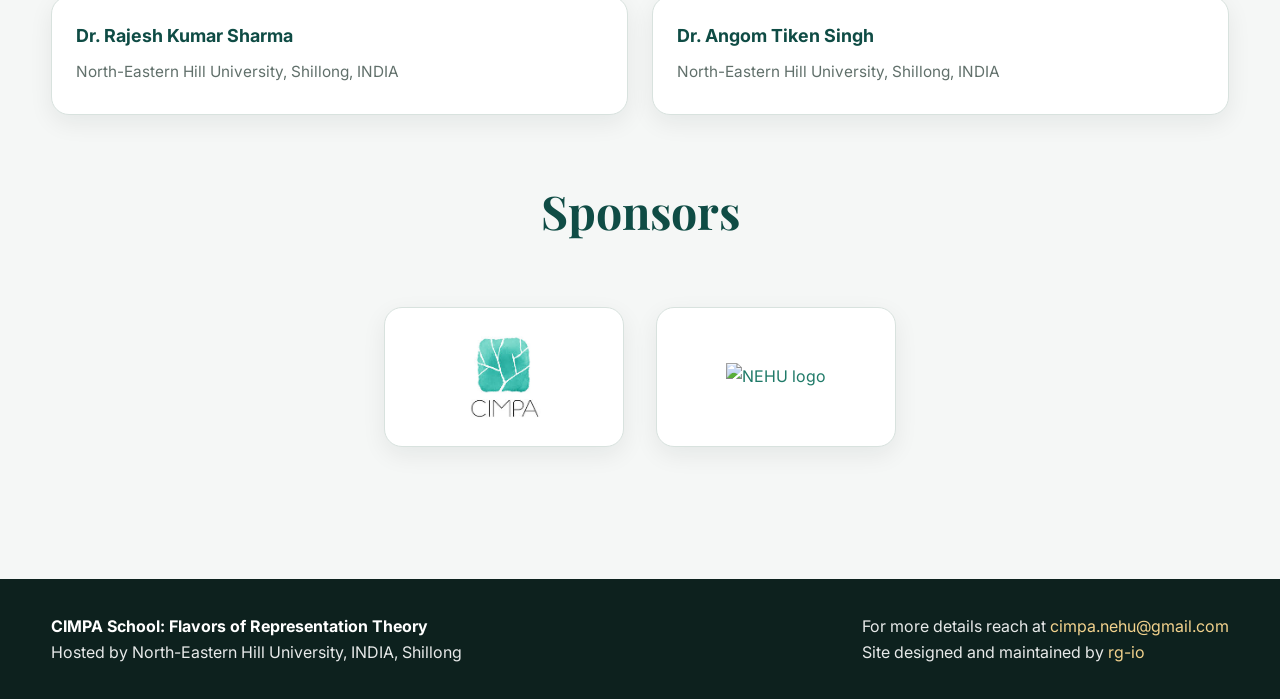
==== commit 61bf608b: "Use local sponsor images (CIMPA, NEHU)" ====
--- a/index.html
+++ b/index.html
@@ -198,10 +198,10 @@
 
     <div class="sponsors-grid">
       <a class="sponsor-link" href="https://www.cimpa.info" target="_blank" rel="noopener noreferrer">
-        <img class="sponsor-logo cimpa-logo" src="https://encrypted-tbn0.gstatic.com/images?q=tbn:ANd9GcQwshlEyTG4d70iA8fDWNYyUmDEcrREUfuaqQ&s" alt="CIMPA logo">
+        <img class="sponsor-logo cimpa-logo" src="assets/images/CIMPA.jpeg" alt="CIMPA logo">
       </a>
       <a class="sponsor-link" href="https://www.nehu.ac.in" target="_blank" rel="noopener noreferrer">
-        <img class="sponsor-logo nehu-logo" src="https://nehu.samarth.ac.in/uploads/uims/0c58c04d81a45a2abf65942005a18f2109212b3b169801de81f238c9d4221e601_1705492497_10130621_logo.png" alt="NEHU logo">
+        <img class="sponsor-logo nehu-logo" src="assets/images/NEHU.png" alt="NEHU logo">
       </a>
     </div>
   </div>
--- a/styles.css
+++ b/styles.css
@@ -1157,8 +1157,24 @@
 
 @media (max-width: 760px) {
   .sponsors-grid {
-    grid-template-columns: 1fr;
+    /* use column stacking for small screens */
+    display: flex;
+    flex-direction: column;
+    align-items: center;
+    gap: 16px;
     max-width: 420px;
+    margin: 0 auto;
+  }
+
+  .sponsor-link {
+    width: 100%;
+    max-width: 420px;
+    height: auto;
+    padding: 12px;
+  }
+
+  .sponsor-logo {
+    max-height: 80px;
   }
 }
 
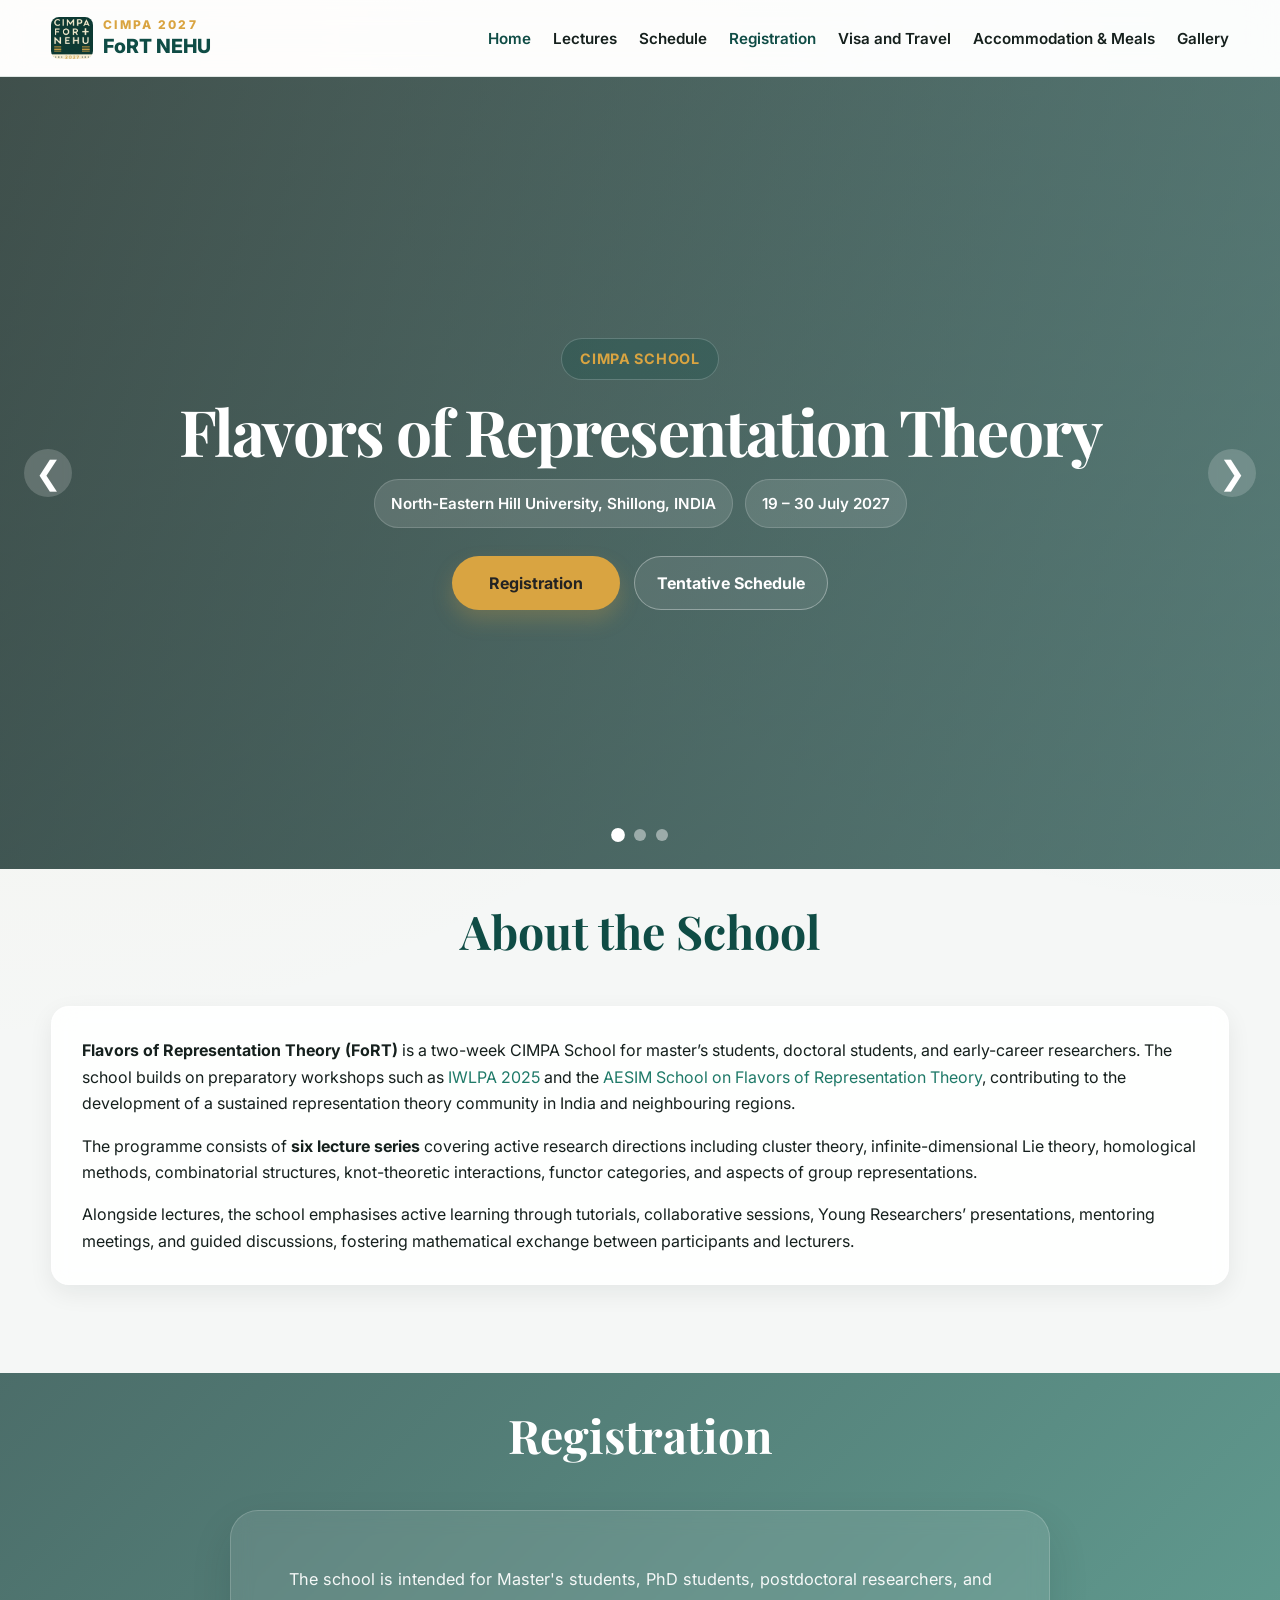
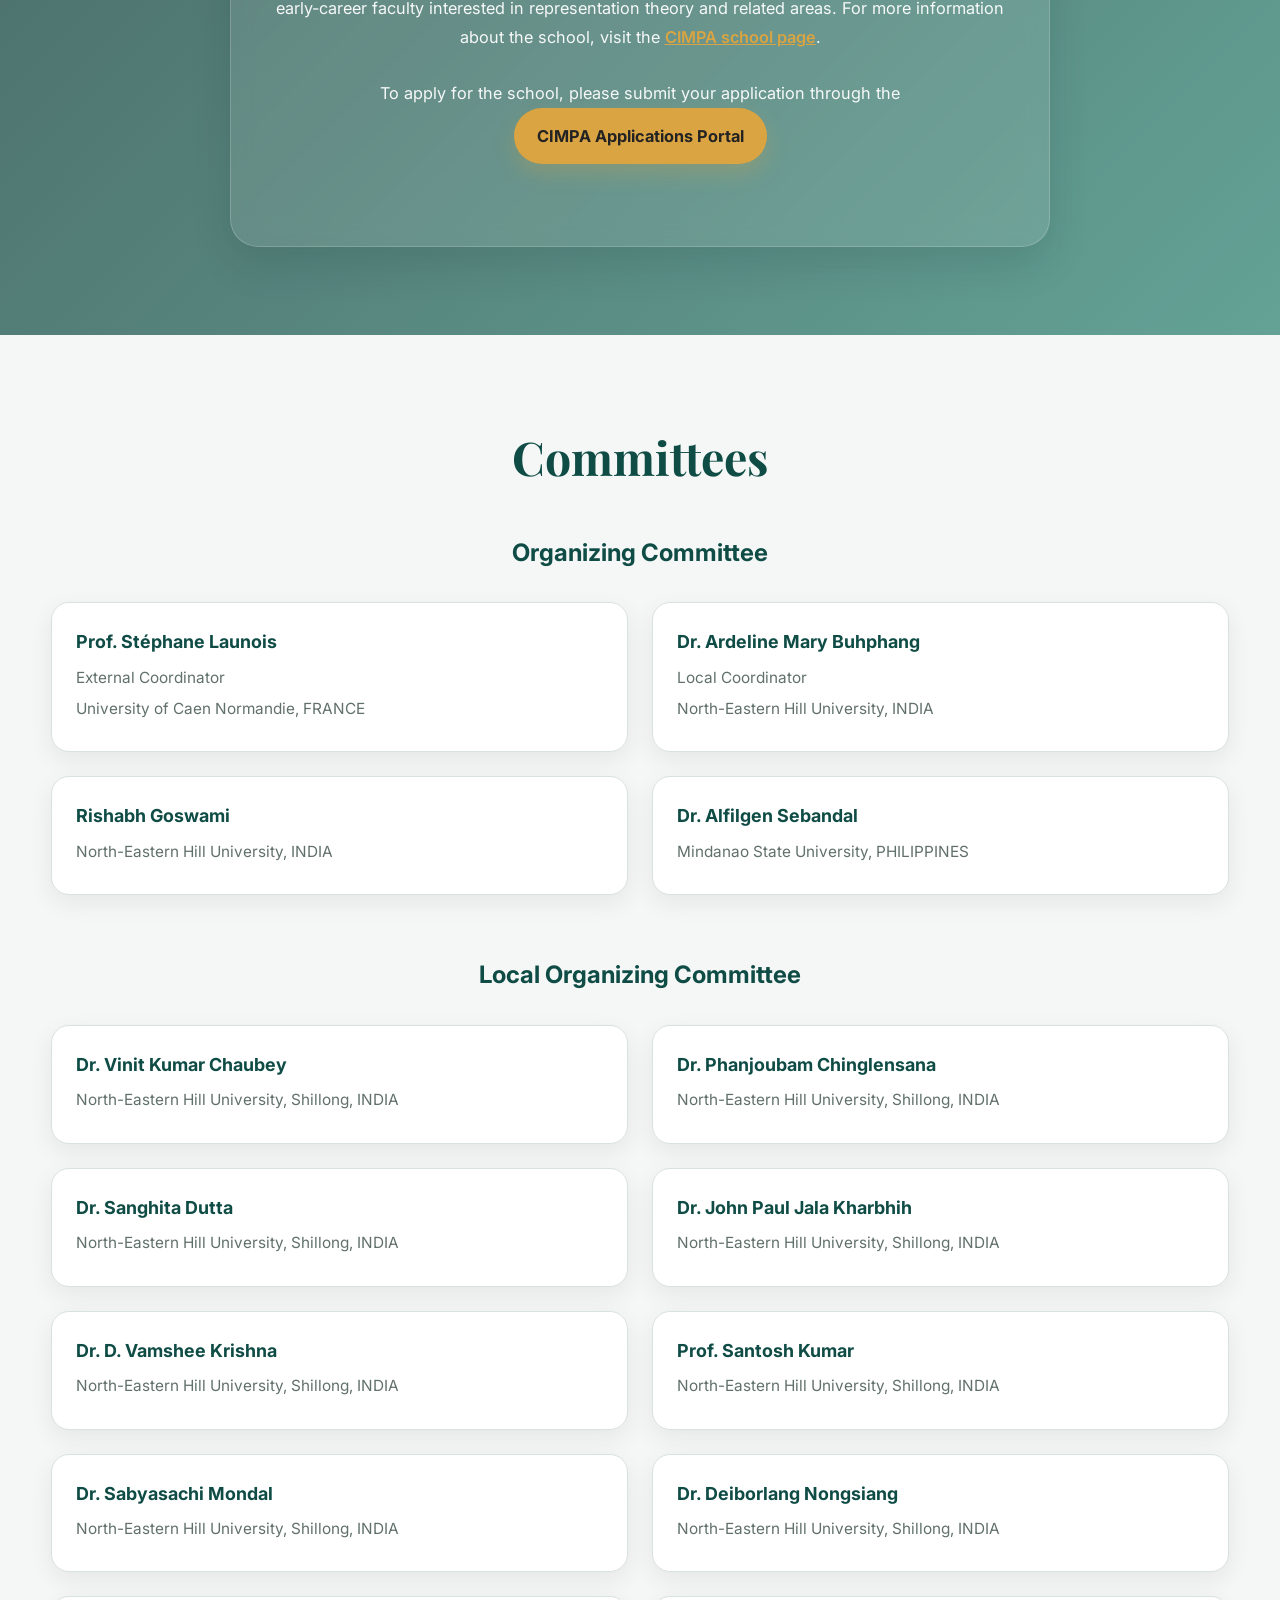
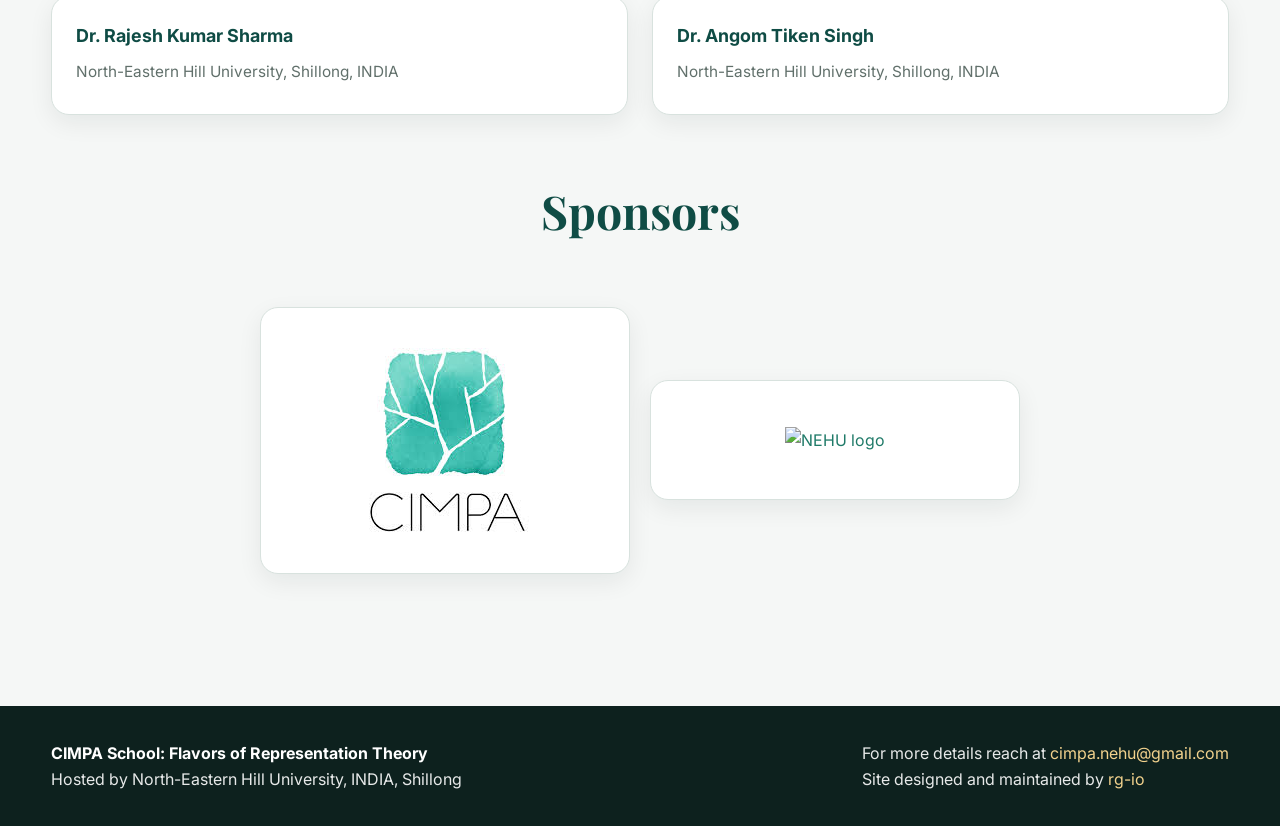
==== commit 43e1668f: "Simplify sponsors section and improve mobile layout" ====
--- a/index.html
+++ b/index.html
@@ -197,12 +197,16 @@
     </div>
 
     <div class="sponsors-grid">
-      <a class="sponsor-link" href="https://www.cimpa.info" target="_blank" rel="noopener noreferrer">
-        <img class="sponsor-logo cimpa-logo" src="assets/images/CIMPA.jpeg" alt="CIMPA logo">
-      </a>
-      <a class="sponsor-link" href="https://www.nehu.ac.in" target="_blank" rel="noopener noreferrer">
-        <img class="sponsor-logo nehu-logo" src="assets/images/NEHU.png" alt="NEHU logo">
-      </a>
+      <div class="sponsor-card">
+        <a class="sponsor-link" href="https://www.cimpa.info" target="_blank" rel="noopener noreferrer">
+          <img class="sponsor-logo cimpa-logo" src="assets/images/CIMPA.jpeg" alt="CIMPA logo">
+        </a>
+      </div>
+      <div class="sponsor-card">
+        <a class="sponsor-link" href="https://www.nehu.ac.in" target="_blank" rel="noopener noreferrer">
+          <img class="sponsor-logo nehu-logo" src="assets/images/NEHU.png" alt="NEHU logo">
+        </a>
+      </div>
     </div>
   </div>
 </section>
--- a/styles.css
+++ b/styles.css
@@ -1112,23 +1112,25 @@
 
 /* Sponsors */
 .sponsors-grid {
-  display: flex;
-  justify-content: center;
-  align-items: center;
-  gap: 32px;
-  flex-wrap: wrap;
+  display: grid;
+  grid-template-columns: repeat(2, minmax(180px, 1fr));
+  gap: 20px;
   max-width: 760px;
   margin: 0 auto;
   padding: 20px 0;
 }
 
+.sponsor-card {
+  display: grid;
+  place-items: center;
+}
+
 .sponsor-link {
-  display: inline-flex;
-  align-items: center;
-  justify-content: center;
-  padding: 18px;
-  width: 240px;
-  height: 140px;
+  display: grid;
+  place-items: center;
+  width: 100%;
+  min-height: 120px;
+  padding: 16px;
   background: var(--white);
   border: 1px solid var(--border);
   border-radius: 18px;
@@ -1142,6 +1144,7 @@
 }
 
 .sponsor-logo {
+  display: block;
   max-width: 100%;
   max-height: 100%;
   width: auto;
@@ -1157,24 +1160,23 @@
 
 @media (max-width: 760px) {
   .sponsors-grid {
-    /* use column stacking for small screens */
-    display: flex;
-    flex-direction: column;
-    align-items: center;
-    gap: 16px;
-    max-width: 420px;
-    margin: 0 auto;
+    grid-template-columns: 1fr;
+    max-width: 100%;
+  }
+
+  .sponsor-card {
+    width: 100%;
   }
 
   .sponsor-link {
-    width: 100%;
-    max-width: 420px;
-    height: auto;
-    padding: 12px;
+    min-height: 100px;
+    padding: 14px;
+    border-radius: 16px;
   }
 
   .sponsor-logo {
-    max-height: 80px;
+    max-height: 90px;
+    width: auto;
   }
 }
 
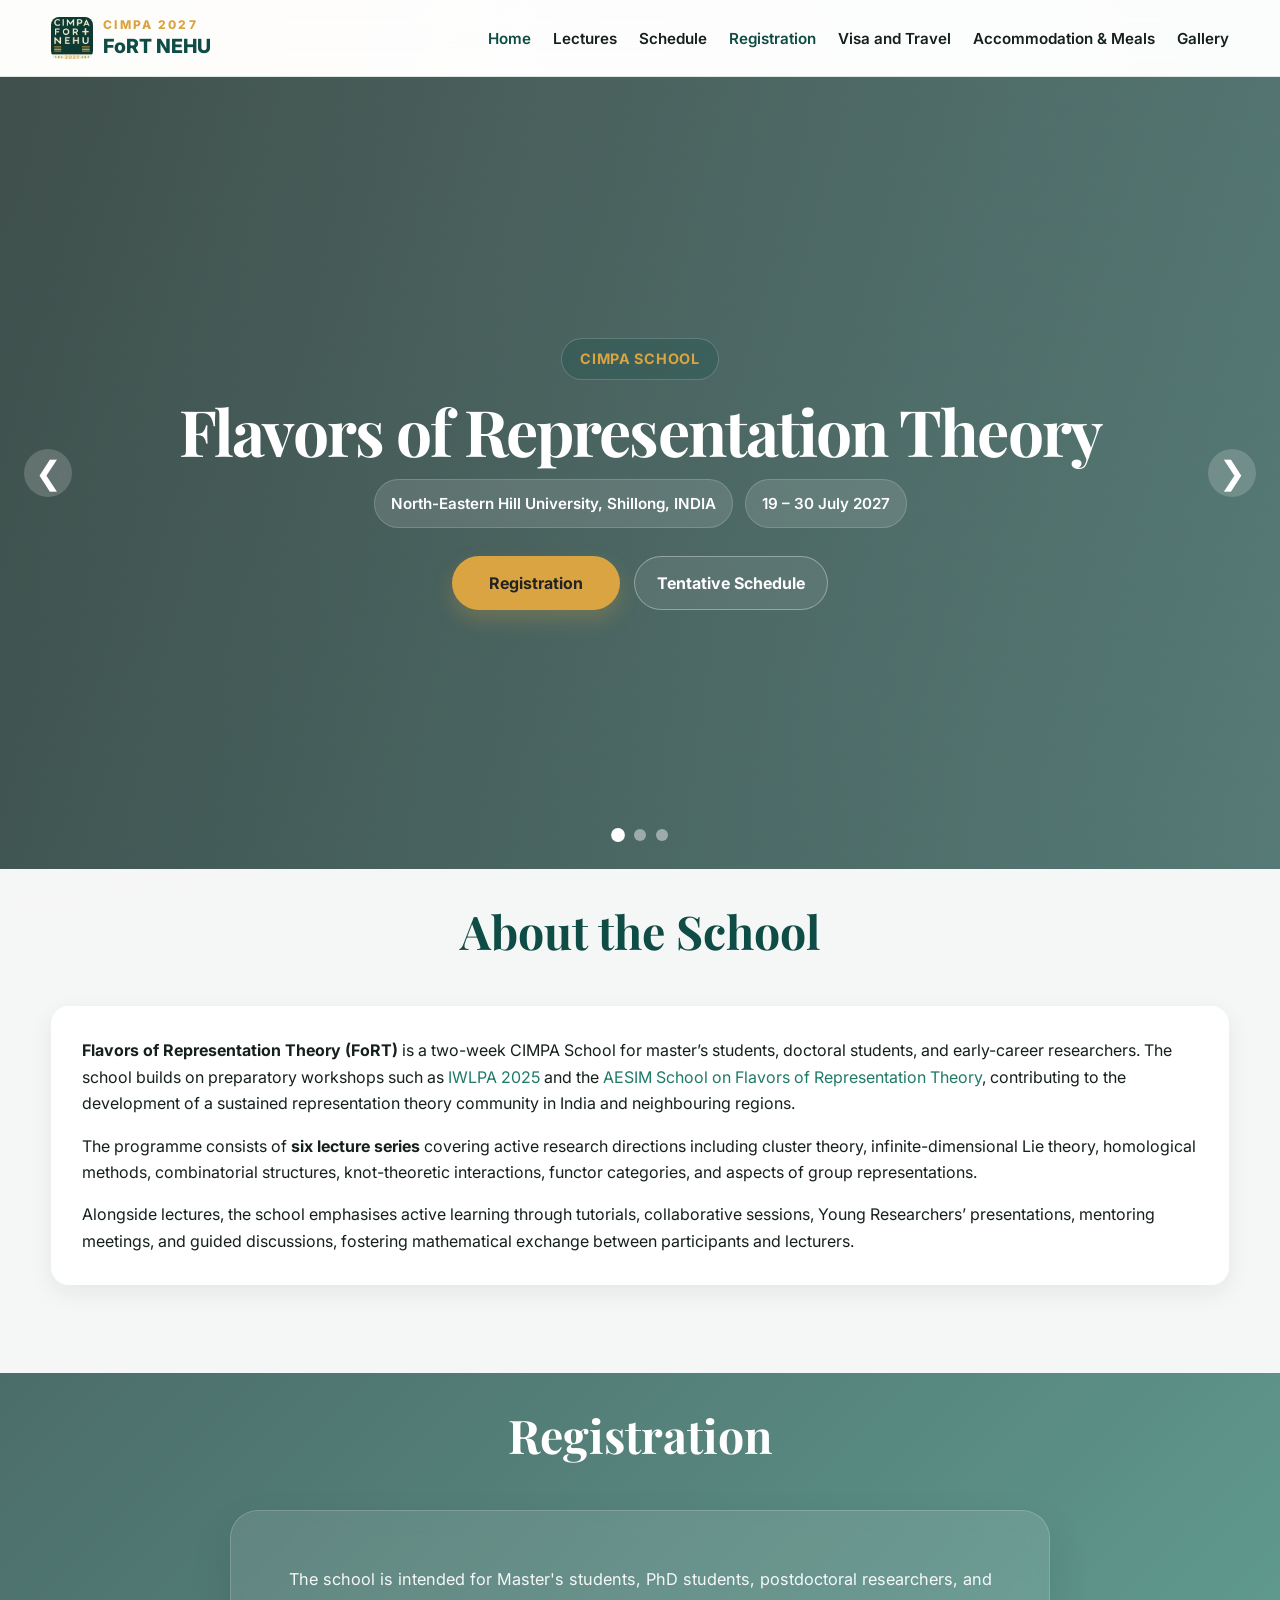
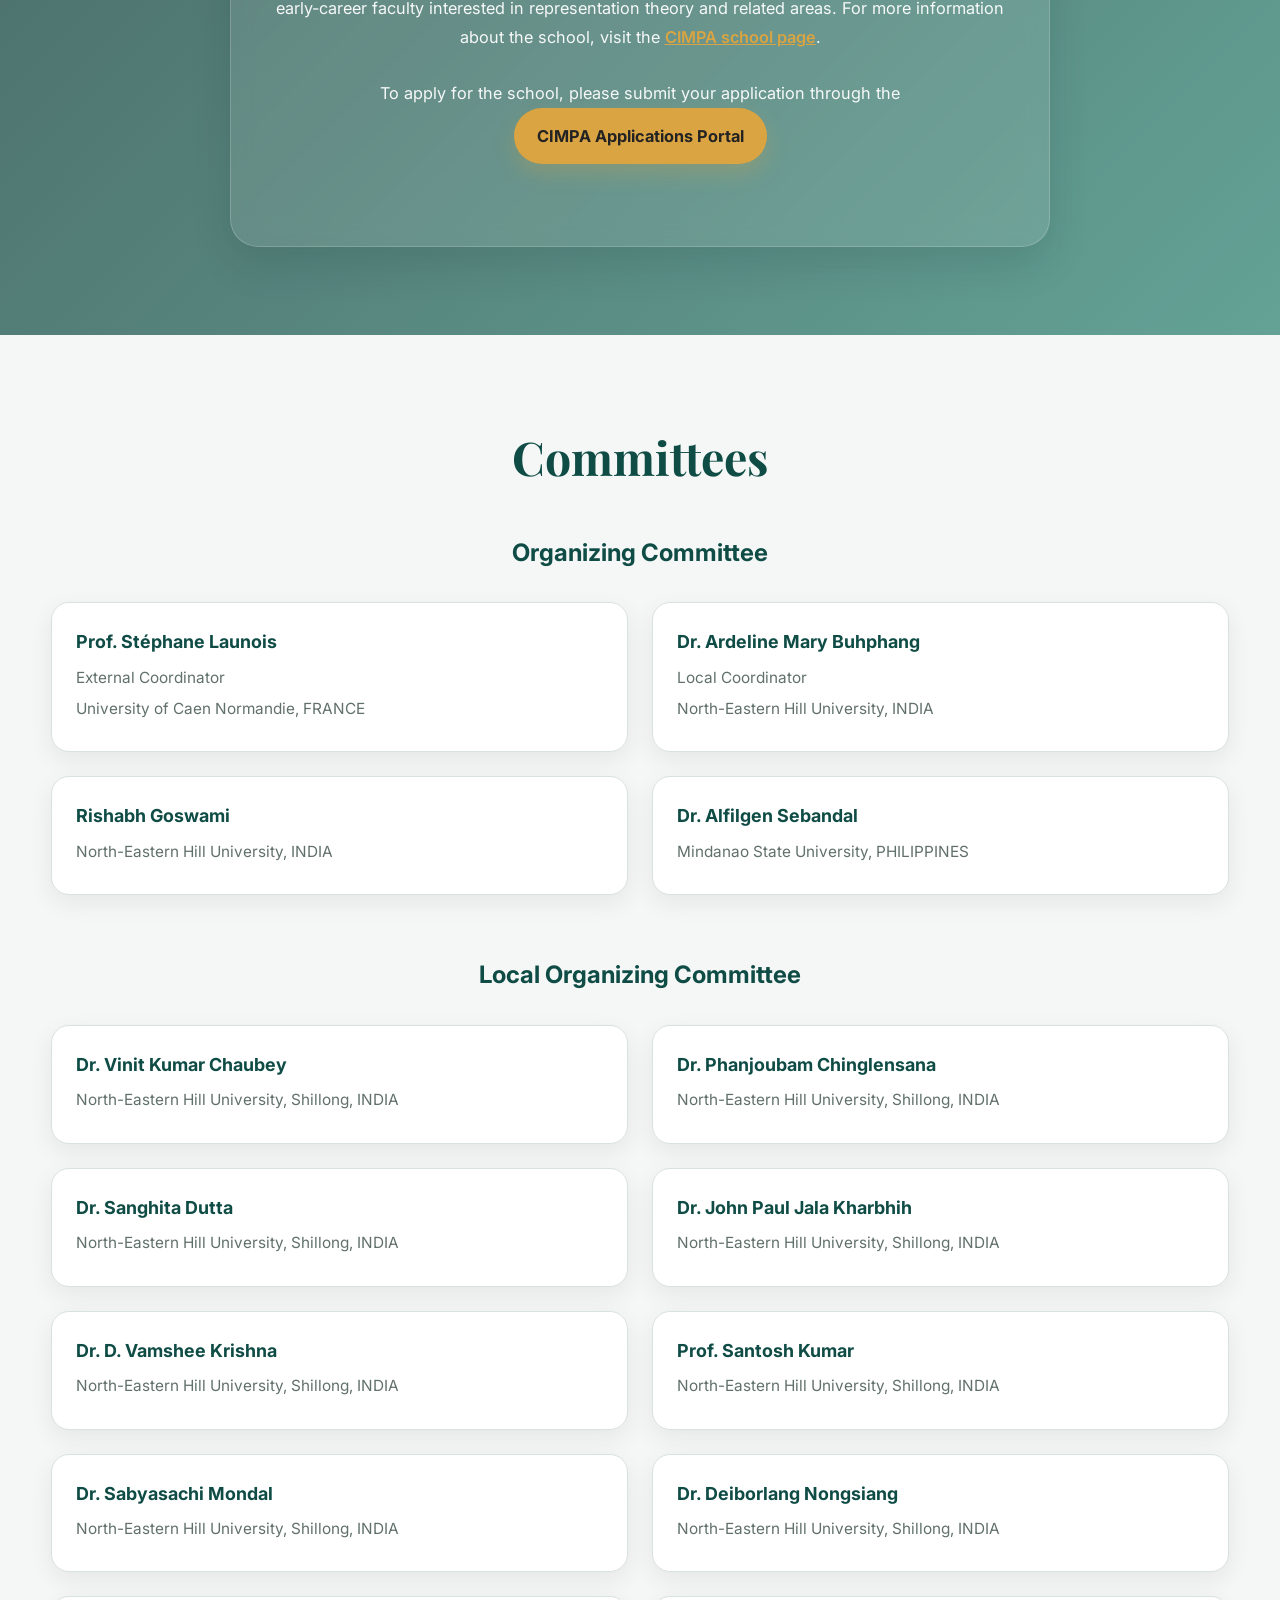
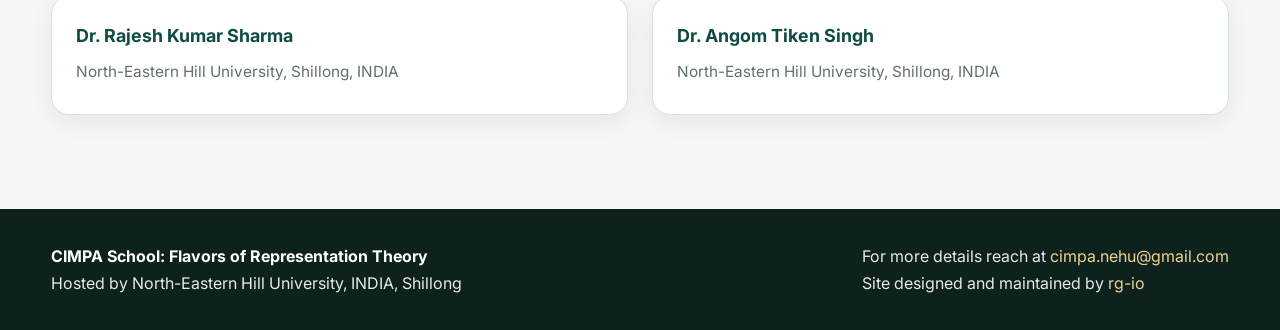
==== commit 37994c4f: "Sponsor Section Commented" ====
--- a/index.html
+++ b/index.html
@@ -190,7 +190,7 @@
   </div>
 </section>
 
-<section class="section" id="sponsors">
+<!-- <section class="section" id="sponsors">
   <div class="container">
     <div class="section-header">
       <h2 class="section-title">Sponsors</h2>
@@ -209,7 +209,7 @@
       </div>
     </div>
   </div>
-</section>
+</section> -->
 </main>
 
   <footer>
--- a/styles.css
+++ b/styles.css
@@ -1112,73 +1112,54 @@
 
 /* Sponsors */
 .sponsors-grid {
-  display: grid;
-  grid-template-columns: repeat(2, minmax(180px, 1fr));
-  gap: 20px;
-  max-width: 760px;
-  margin: 0 auto;
-  padding: 20px 0;
+  display: flex;
+  justify-content: center;
+  align-items: center;
+  gap: 30px;
+  margin: 30px 0;
 }
 
 .sponsor-card {
-  display: grid;
-  place-items: center;
+  display: flex;
+  align-items: center;
+  justify-content: center;
+  min-width: 180px;
 }
 
 .sponsor-link {
-  display: grid;
-  place-items: center;
-  width: 100%;
-  min-height: 120px;
-  padding: 16px;
-  background: var(--white);
-  border: 1px solid var(--border);
+  display: inline-flex;
+  align-items: center;
+  justify-content: center;
+  min-height: 140px;
+  padding: 16px 22px;
+  background: #f7faf8;
+  border: 1px solid rgba(216, 226, 222, 0.95);
   border-radius: 18px;
-  box-shadow: var(--shadow-sm);
-  transition: transform 0.2s ease, box-shadow 0.2s ease;
-}
-
-.sponsor-link:hover {
-  transform: translateY(-2px);
-  box-shadow: var(--shadow-md);
 }
 
 .sponsor-logo {
-  display: block;
-  max-width: 100%;
-  max-height: 100%;
+  height: 120px;
   width: auto;
-  height: auto;
+  max-width: 240px;
   object-fit: contain;
 }
 
-.cimpa-logo,
-.nehu-logo {
-  width: auto;
-  height: auto;
-}
-
-@media (max-width: 760px) {
+/* Phone */
+@media (max-width: 600px) {
   .sponsors-grid {
-    grid-template-columns: 1fr;
-    max-width: 100%;
-  }
-
-  .sponsor-card {
-    width: 100%;
+    gap: 18px;
   }
 
   .sponsor-link {
     min-height: 100px;
-    padding: 14px;
-    border-radius: 16px;
+    padding: 12px 16px;
   }
 
   .sponsor-logo {
-    max-height: 90px;
-    width: auto;
-  }
-}
+    height: 82px;
+  }
+}
+
 
 /* Contact */
 .contact-card {
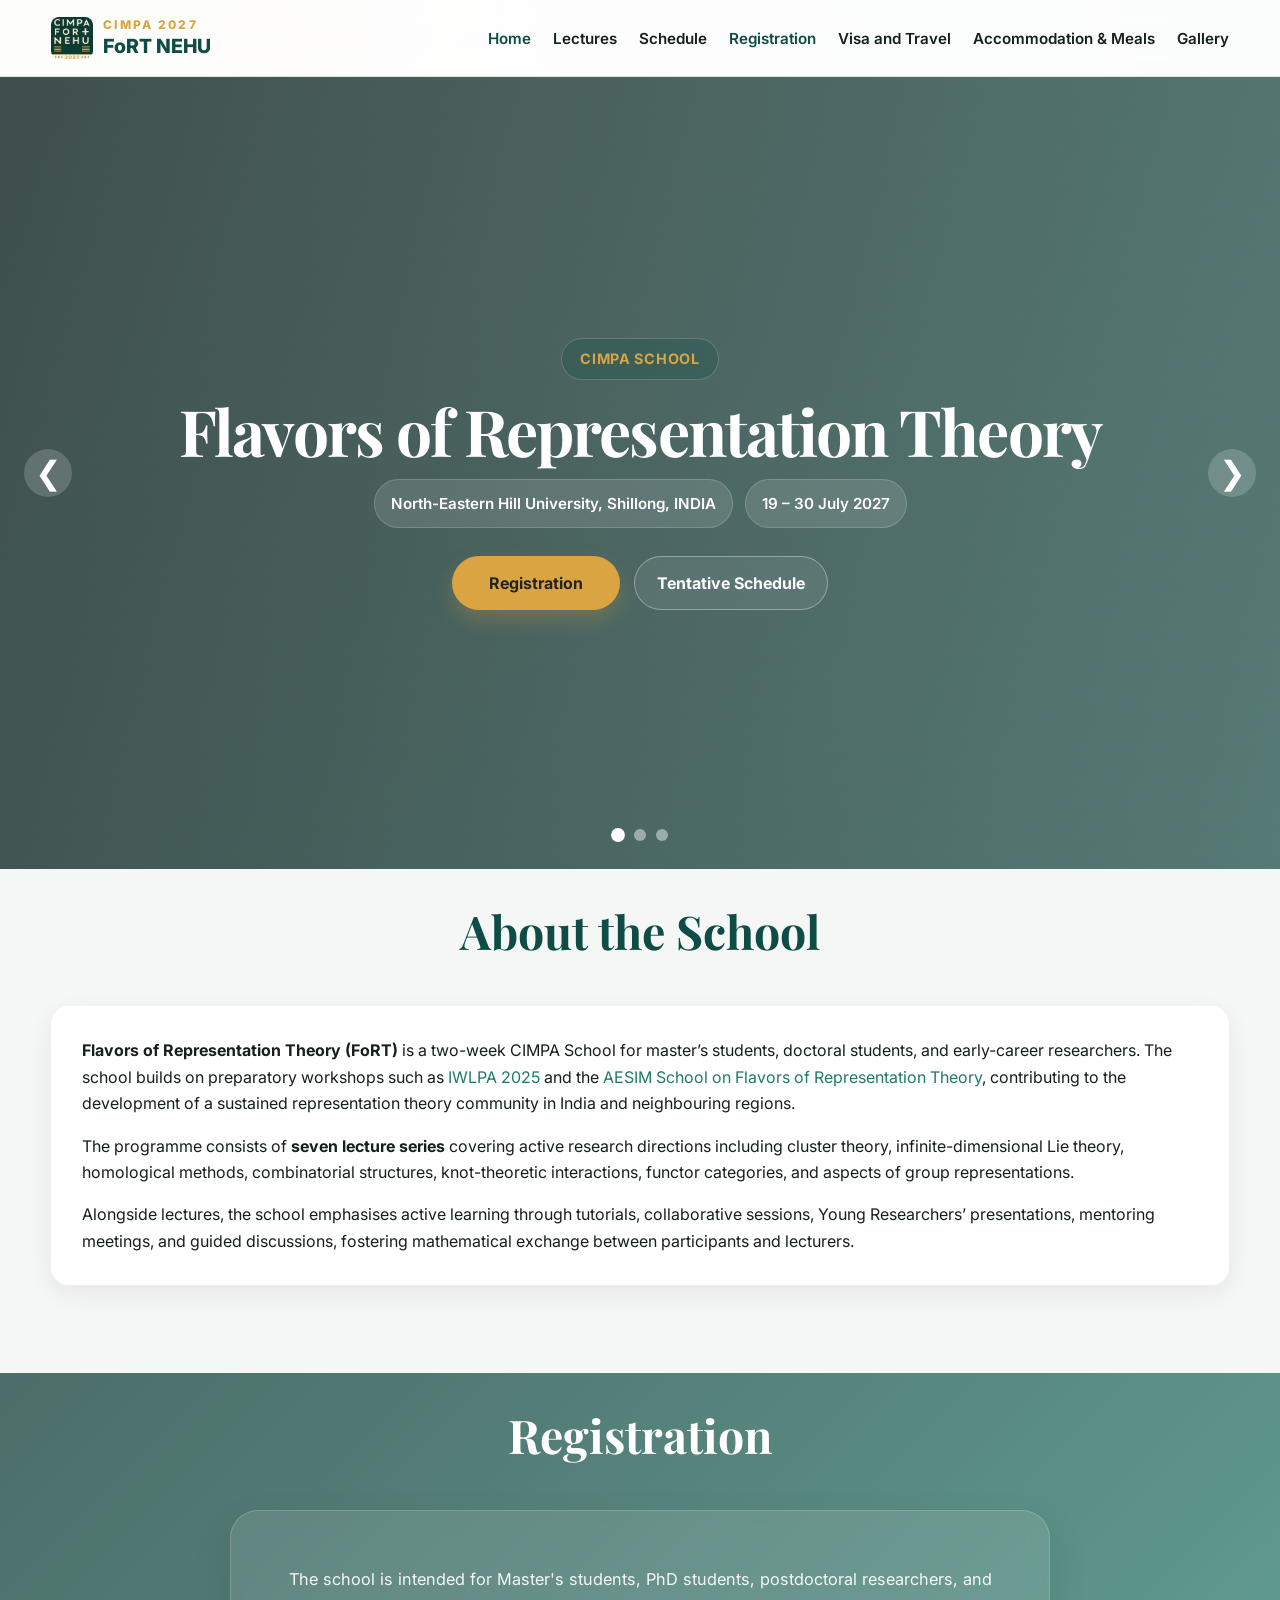
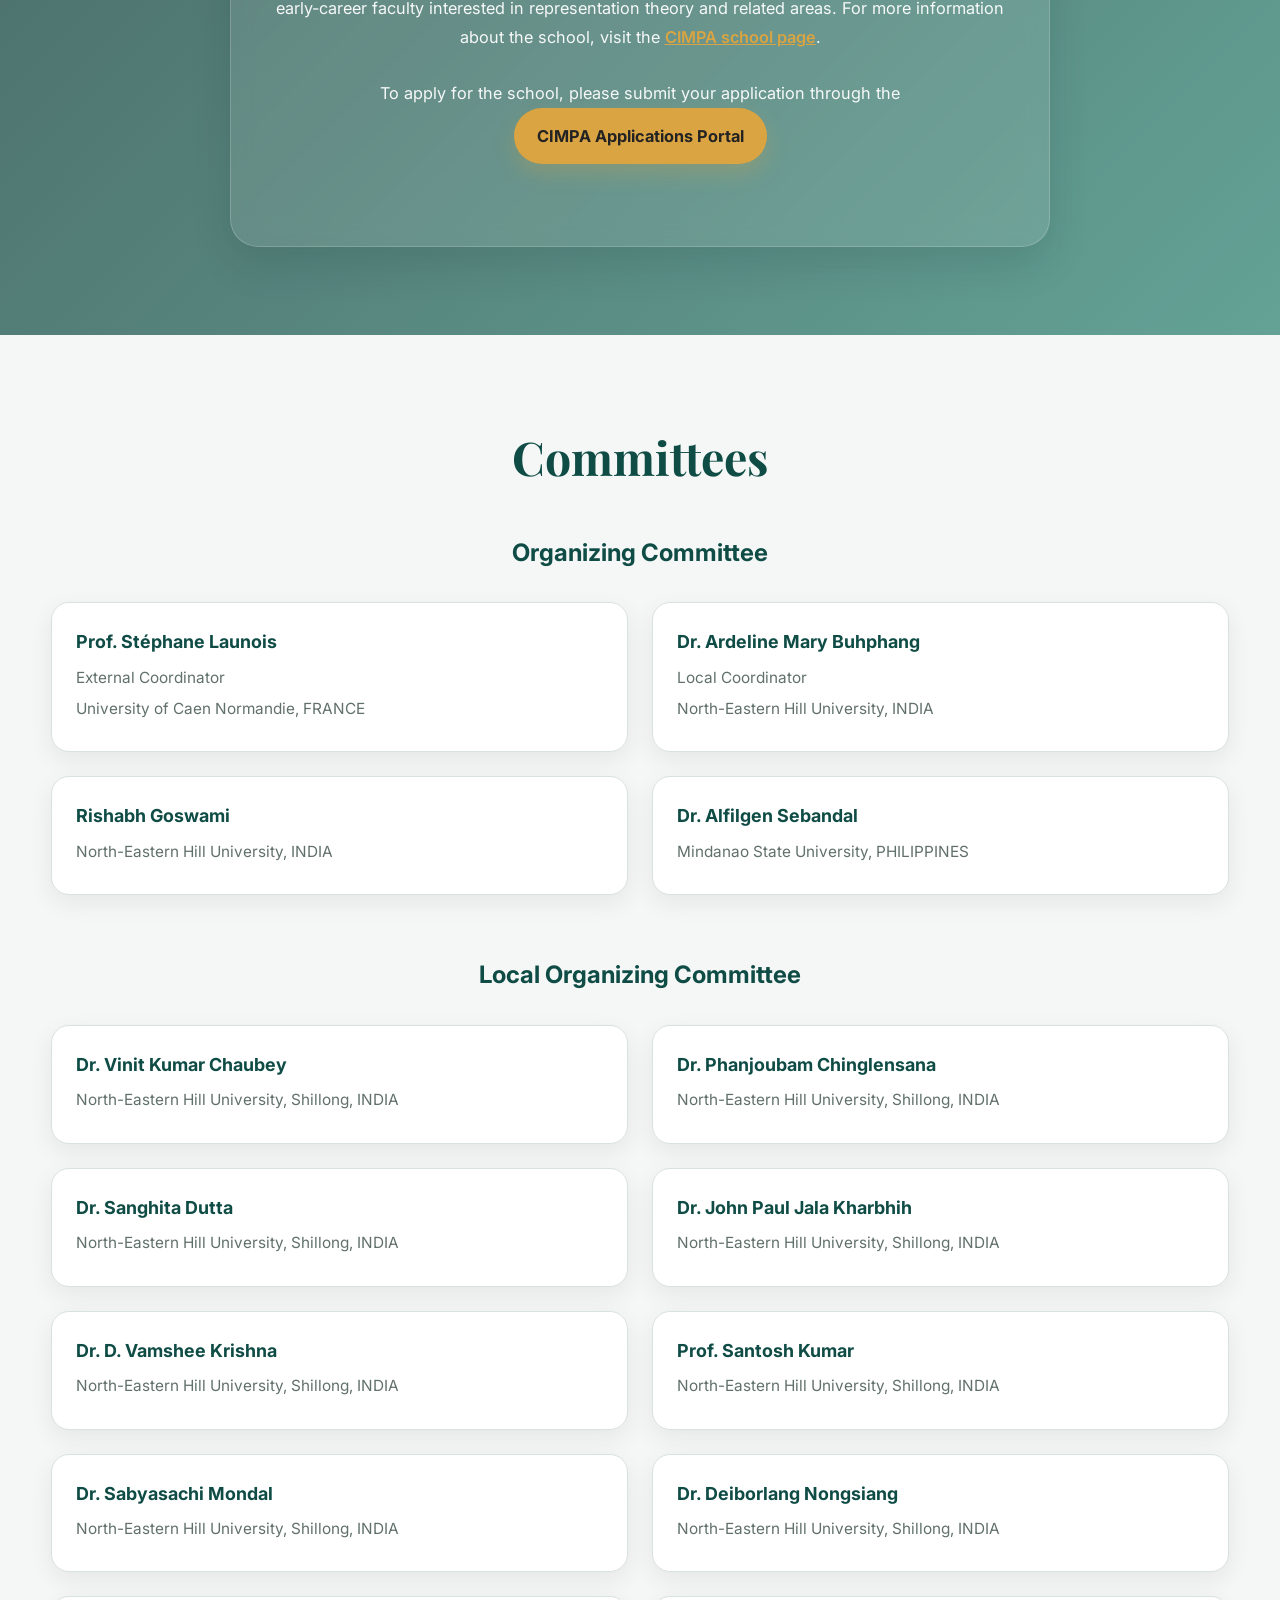
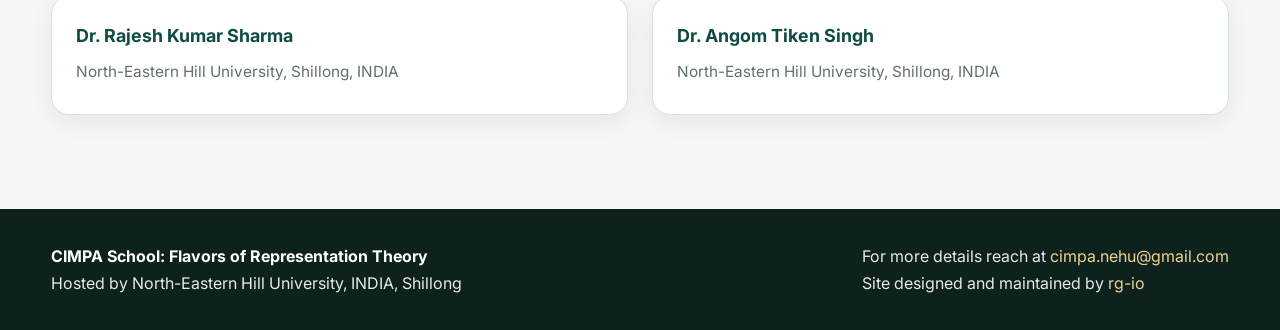
==== commit 9a4e79c5: "index update" ====
--- a/index.html
+++ b/index.html
@@ -85,7 +85,7 @@
         <a href="https://sites.google.com/view/aesimnehu">AESIM School on Flavors of Representation Theory</a>, contributing to the development of a sustained representation theory community in India and neighbouring regions.
       </p>
       <p style="margin-top: 16px;">
-        The programme consists of <strong>six lecture series</strong> covering active research directions including cluster theory, infinite-dimensional Lie theory, homological methods, combinatorial structures, knot-theoretic interactions, functor categories, and aspects of group representations.
+        The programme consists of <strong>seven lecture series</strong> covering active research directions including cluster theory, infinite-dimensional Lie theory, homological methods, combinatorial structures, knot-theoretic interactions, functor categories, and aspects of group representations.
       </p>
       <p style="margin-top: 16px;">
         Alongside lectures, the school emphasises active learning through tutorials, collaborative sessions, Young Researchers’ presentations, mentoring meetings, and guided discussions, fostering mathematical exchange between participants and lecturers.
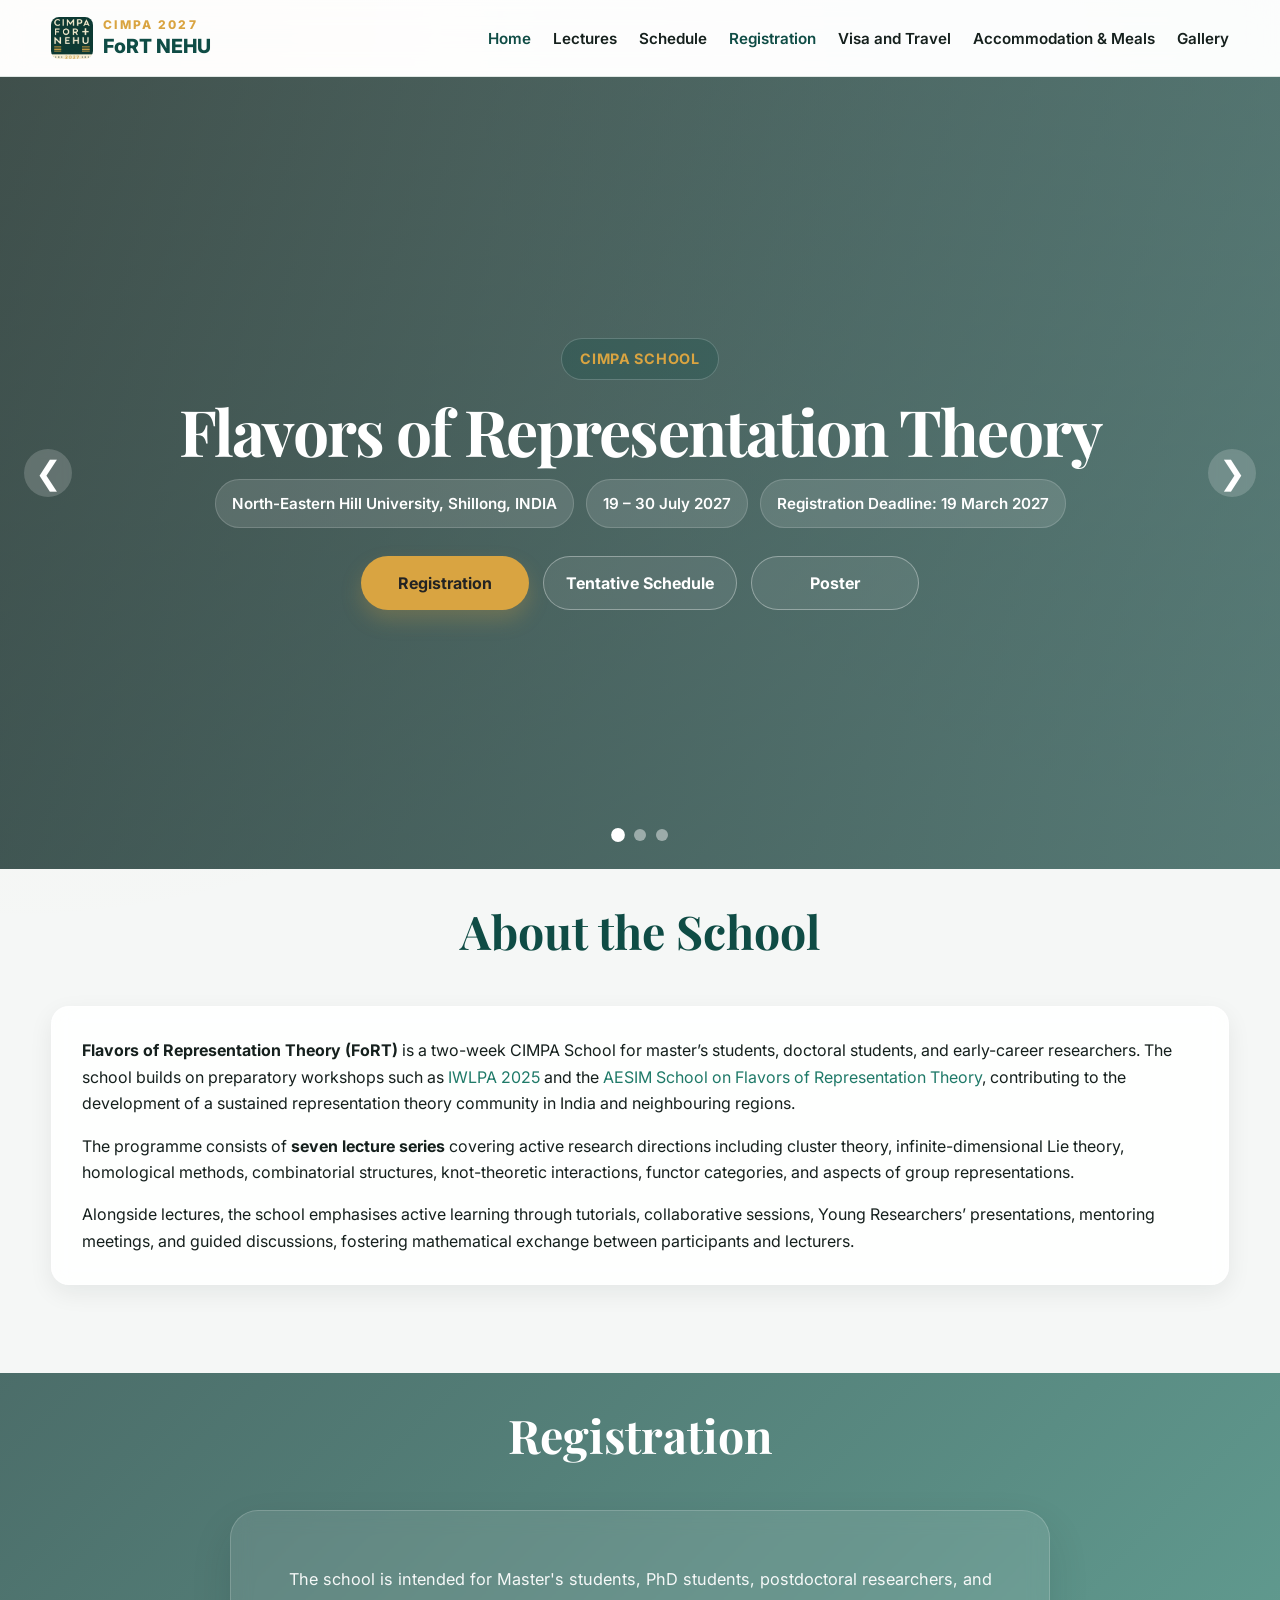
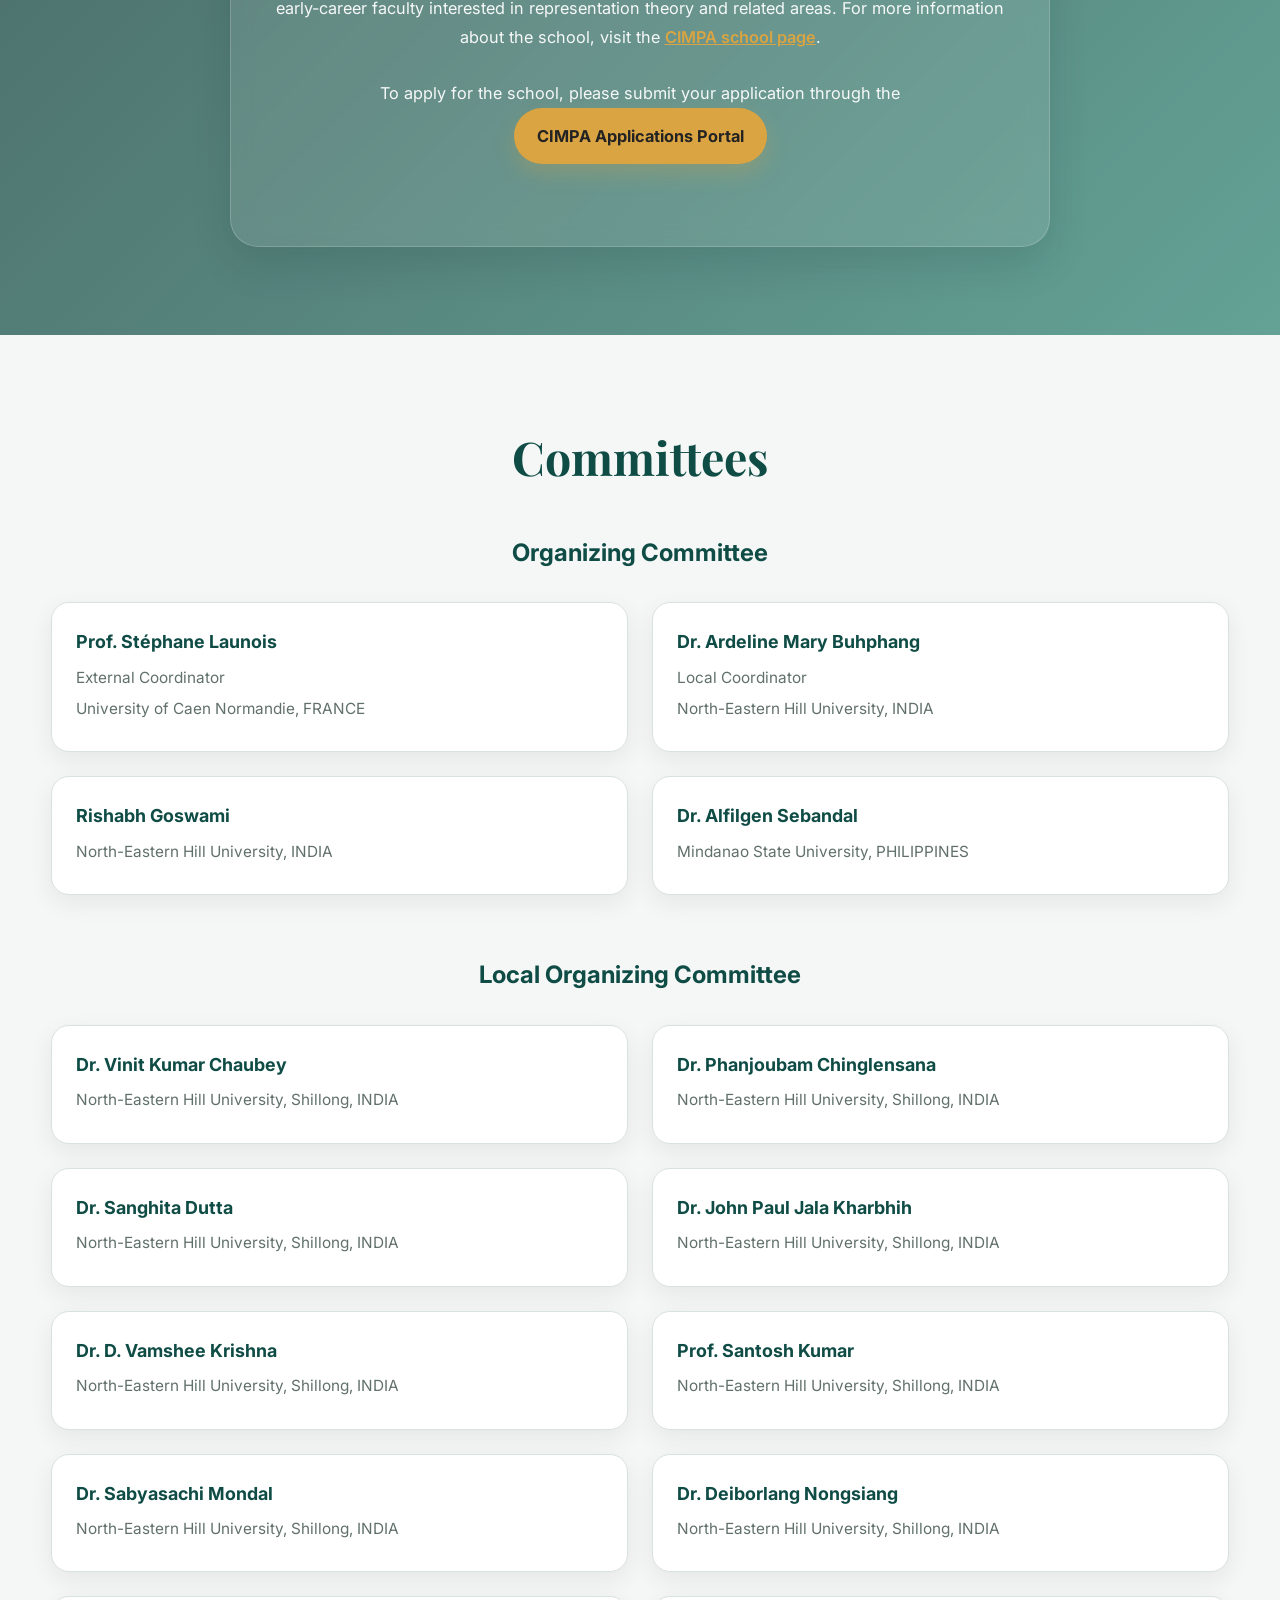
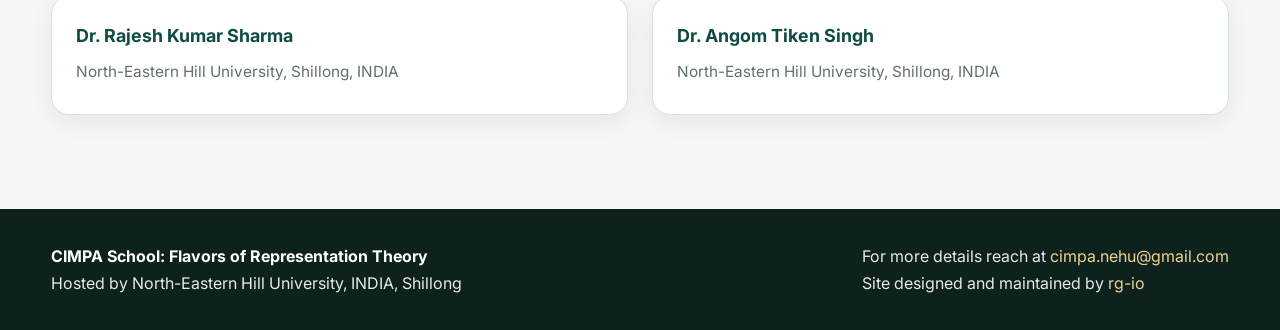
==== commit 0c3a444e: "Deploy updates" ====
--- a/index.html
+++ b/index.html
@@ -57,10 +57,12 @@
 <div class="hero-meta">
 <span>North-Eastern Hill University, Shillong, INDIA</span>
 <span>19 – 30 July 2027</span>
+<span>Registration Deadline: 19 March 2027</span>
 </div>
 <div class="hero-buttons">
 <a class="btn btn-primary" href="#registration">Registration</a>
 <a class="btn btn-secondary" href="schedule.html">Tentative Schedule</a>
+<a class="btn btn-secondary" href="assets/CIMPA_2027_Flyer_.pdf" target="_blank" rel="noopener">Poster</a>
 </div>
 </div>
 </div>
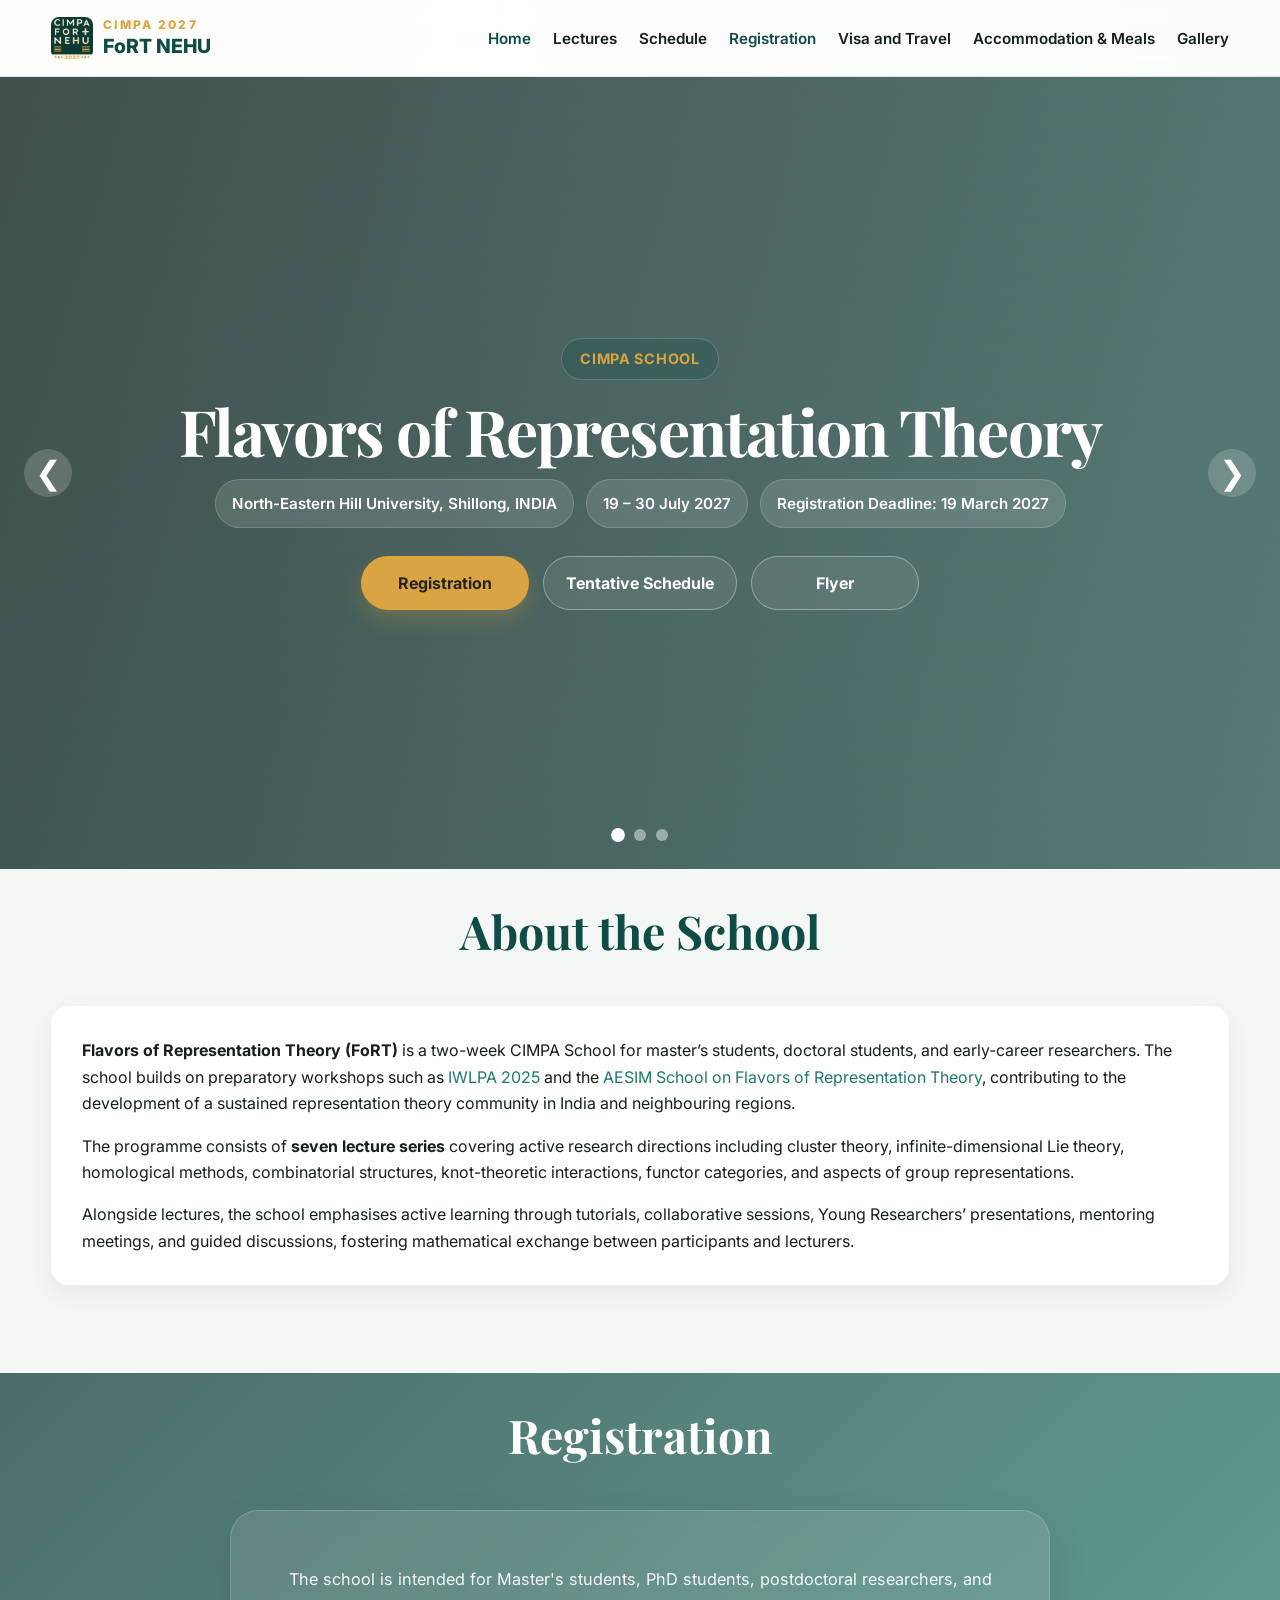
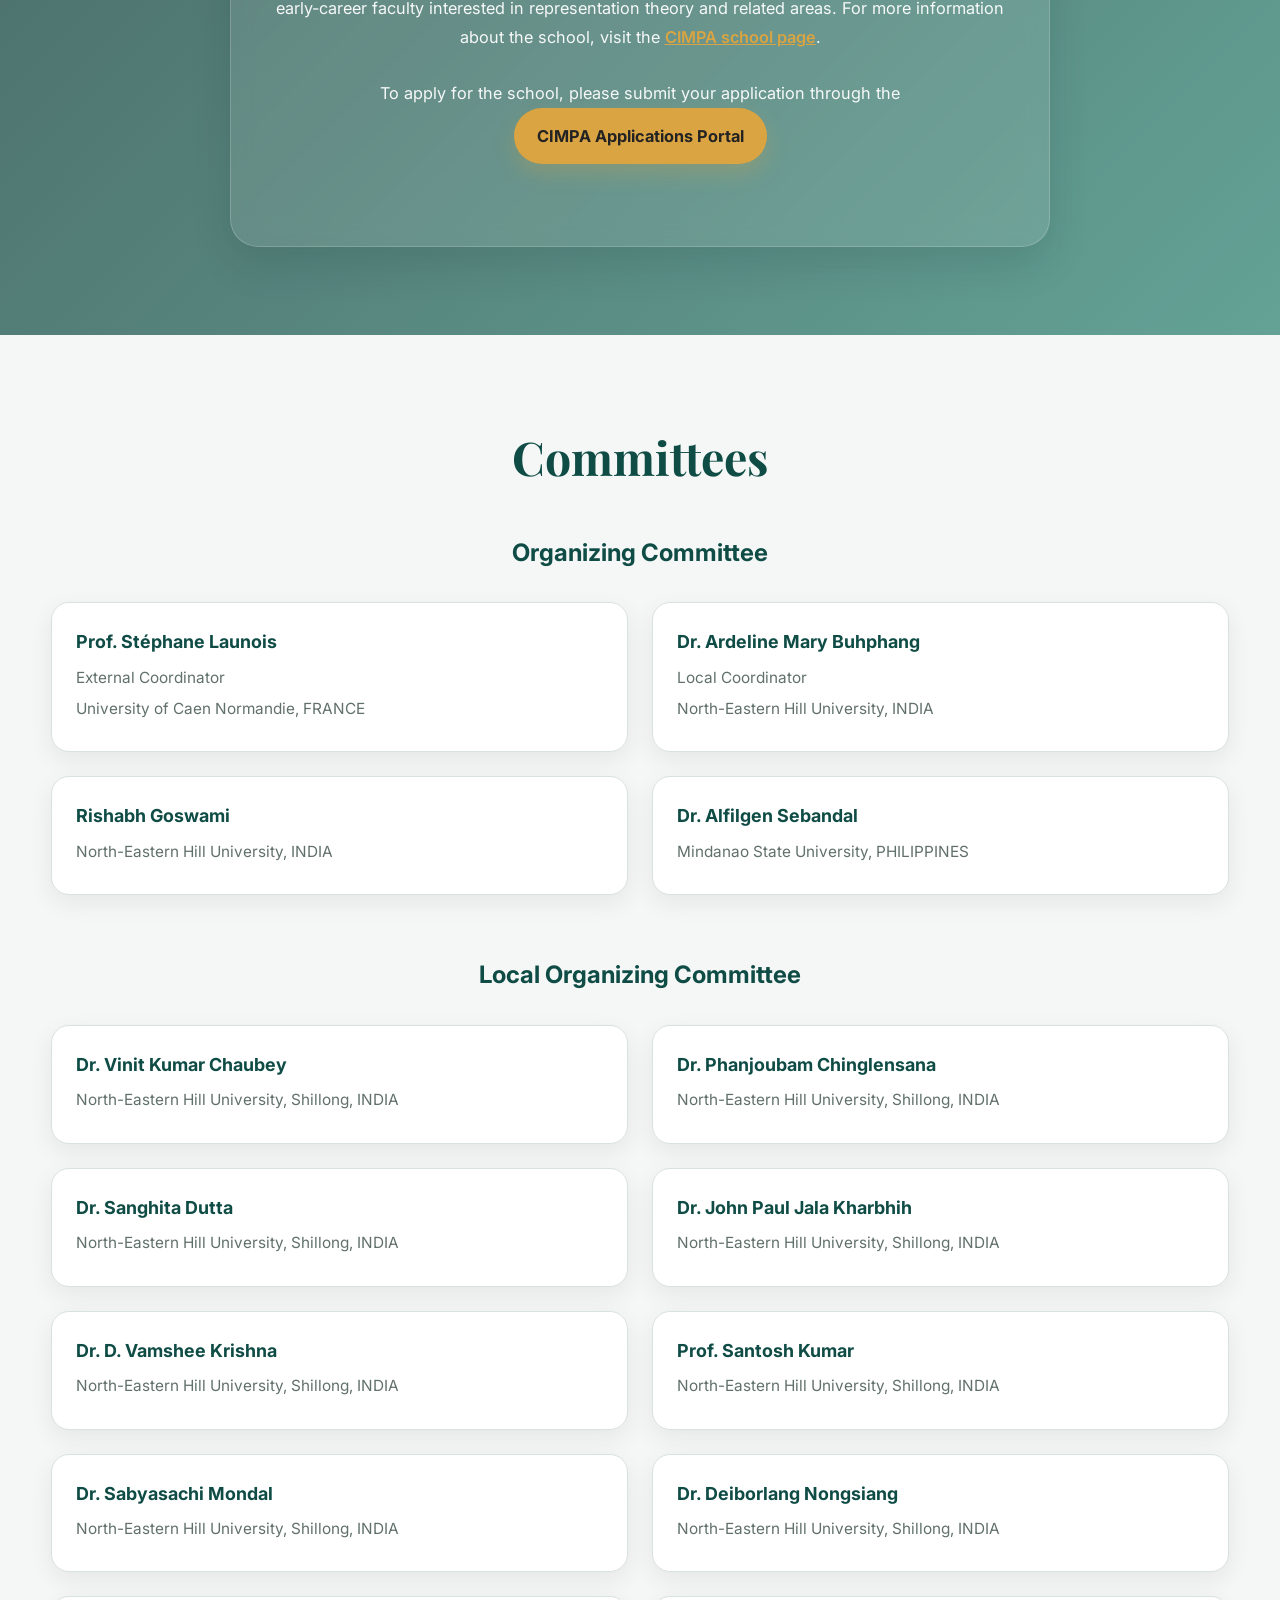
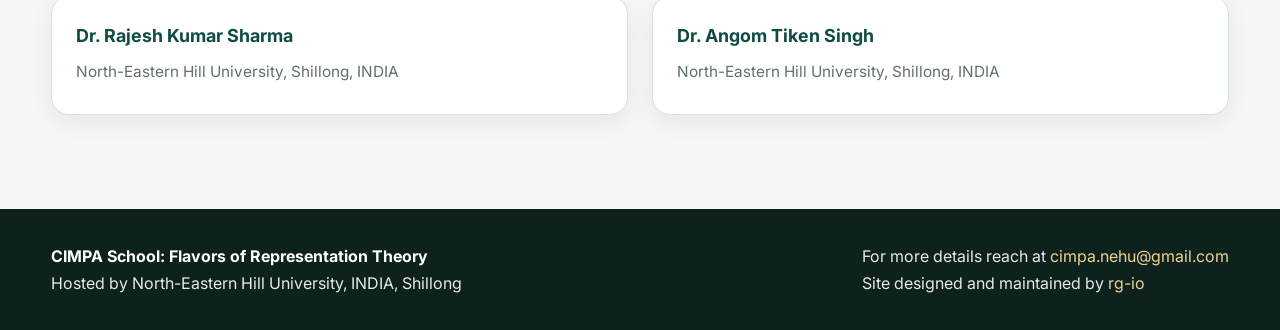
==== commit 2b8e0ff6: "Flyer Button" ====
--- a/index.html
+++ b/index.html
@@ -62,7 +62,7 @@
 <div class="hero-buttons">
 <a class="btn btn-primary" href="#registration">Registration</a>
 <a class="btn btn-secondary" href="schedule.html">Tentative Schedule</a>
-<a class="btn btn-secondary" href="assets/CIMPA_2027_Flyer_.pdf" target="_blank" rel="noopener">Poster</a>
+<a class="btn btn-secondary" href="assets/CIMPA_2027_Flyer_.pdf" target="_blank" rel="noopener">Flyer</a>
 </div>
 </div>
 </div>
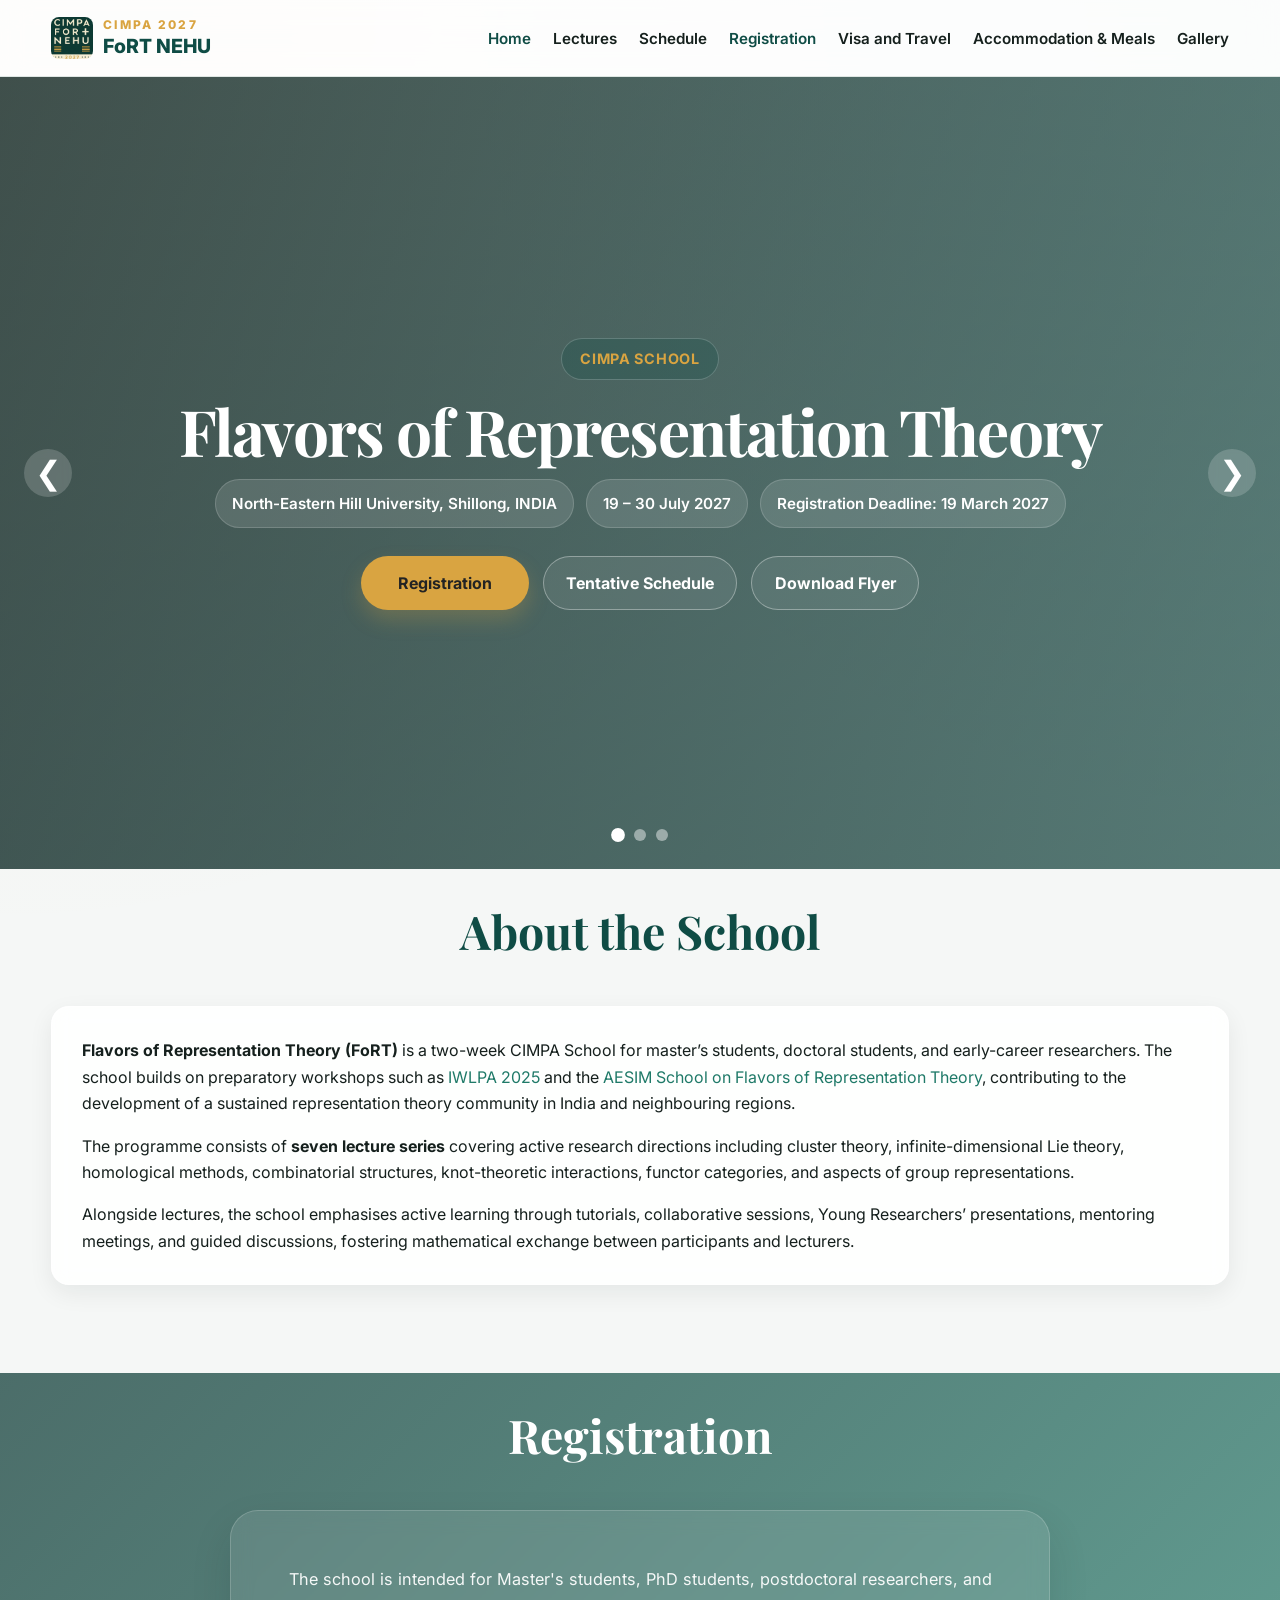
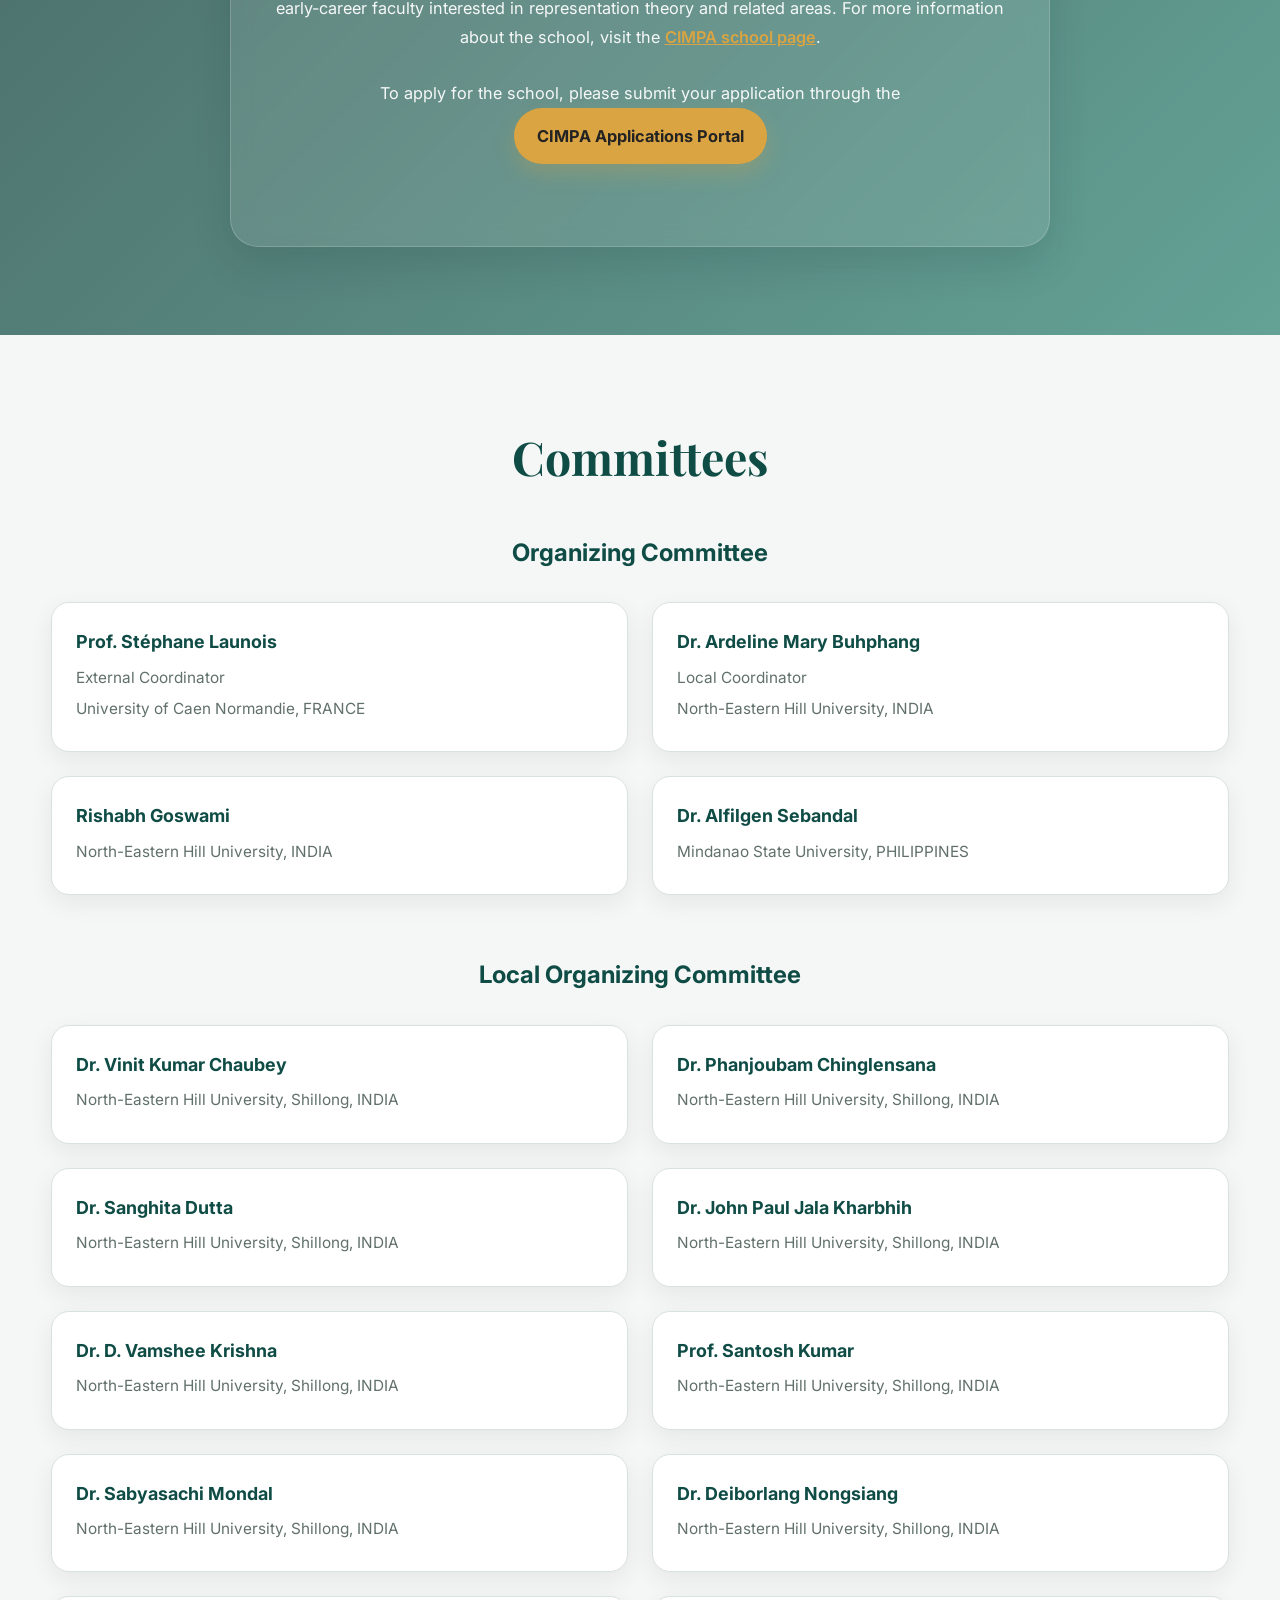
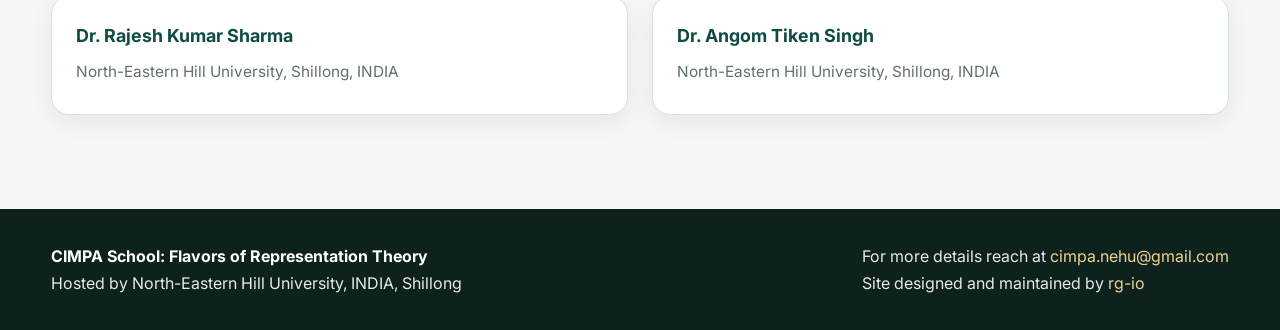
==== commit 6a4c2b2f: "Update site content and add GitHub workflow" ====
--- a/index.html
+++ b/index.html
@@ -62,7 +62,7 @@
 <div class="hero-buttons">
 <a class="btn btn-primary" href="#registration">Registration</a>
 <a class="btn btn-secondary" href="schedule.html">Tentative Schedule</a>
-<a class="btn btn-secondary" href="assets/CIMPA_2027_Flyer_.pdf" target="_blank" rel="noopener">Flyer</a>
+<a class="btn btn-secondary" href="assets/CIMPA_2027_Flyer_.pdf" target="_blank" rel="noopener">Download Flyer</a>
 </div>
 </div>
 </div>
